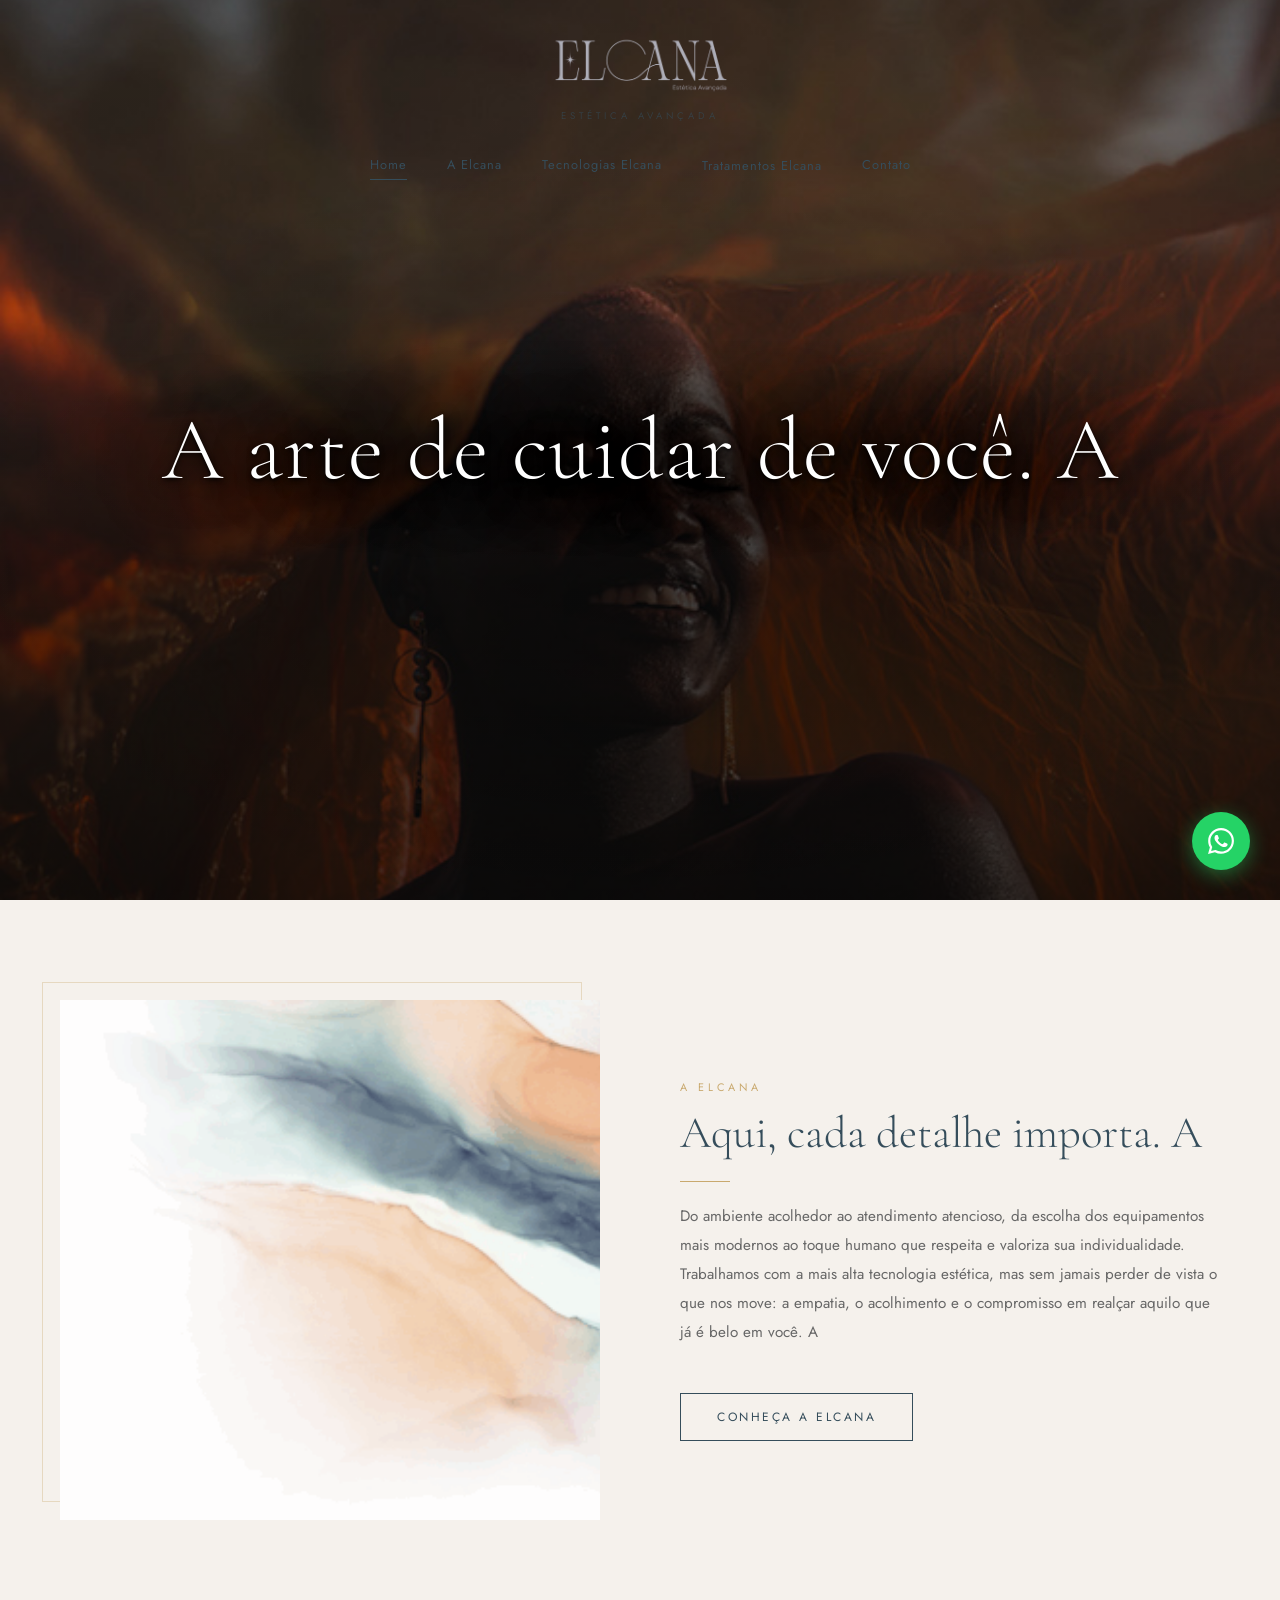
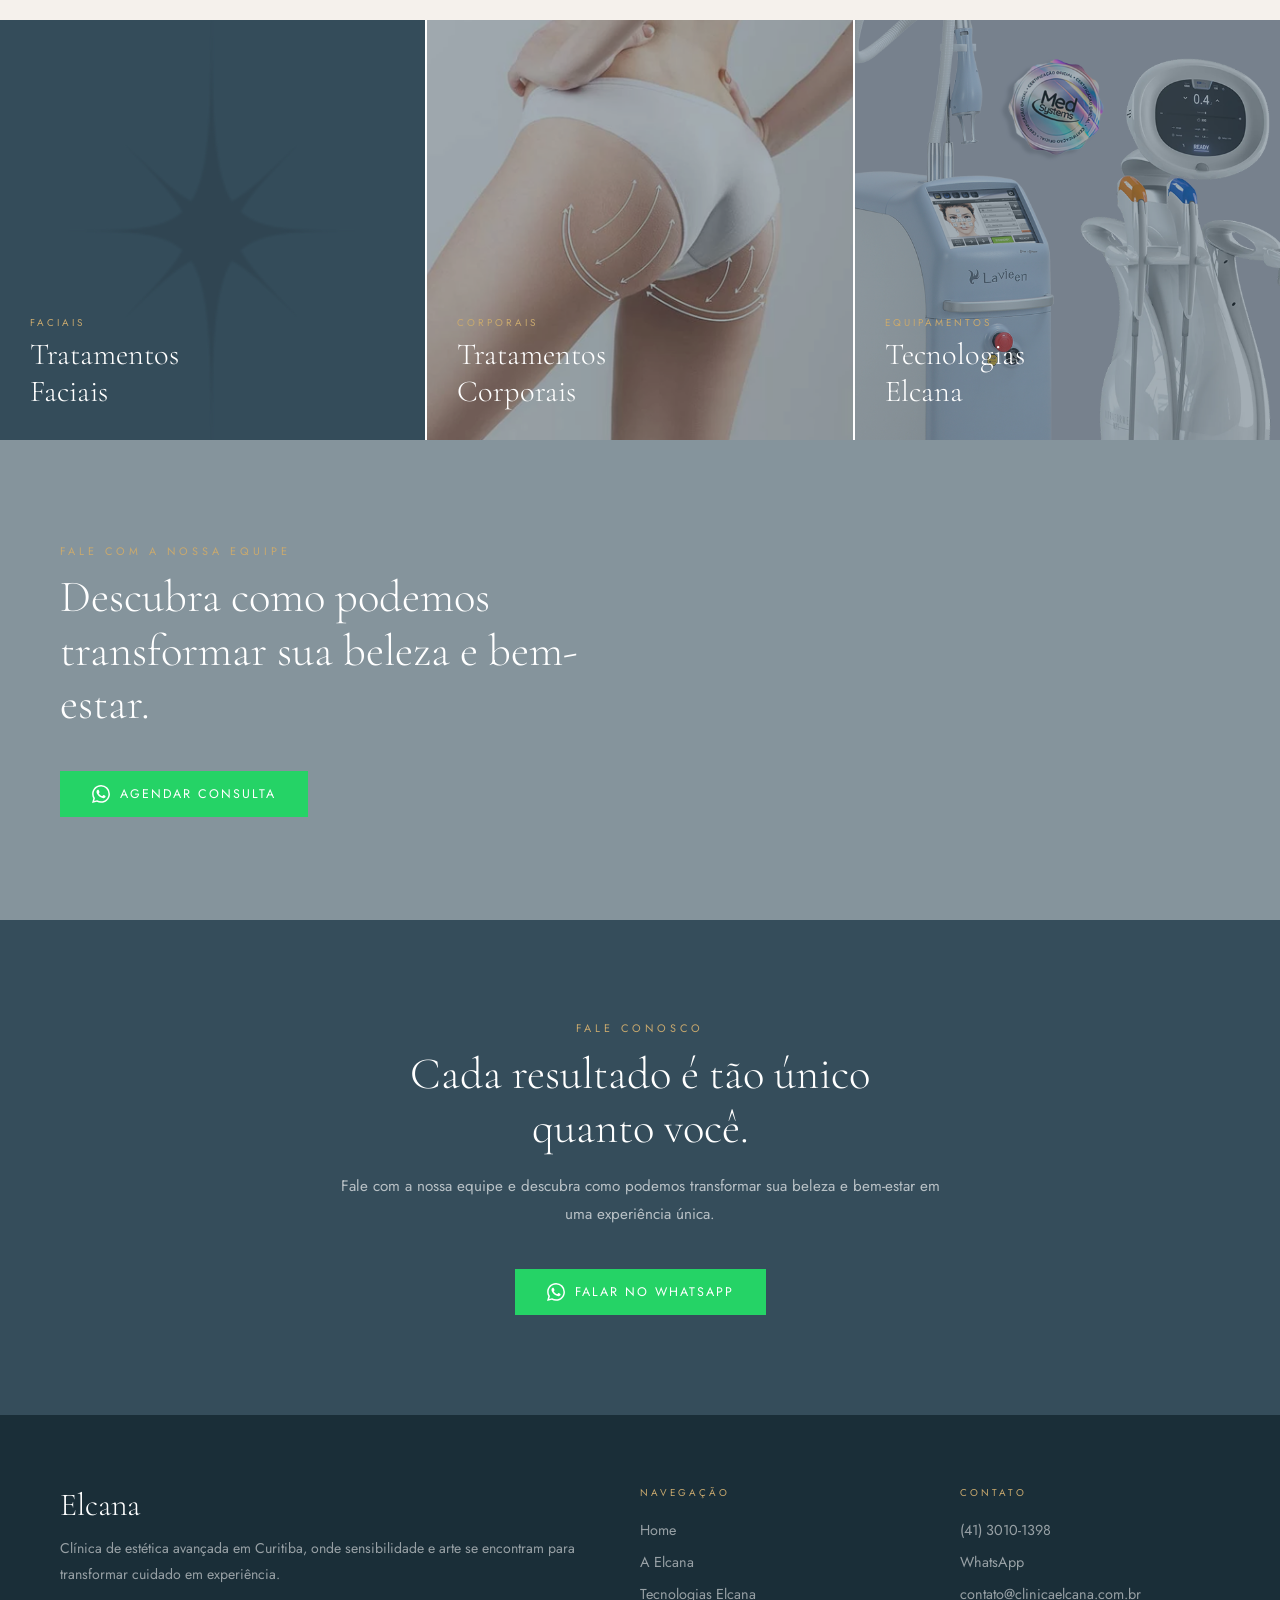
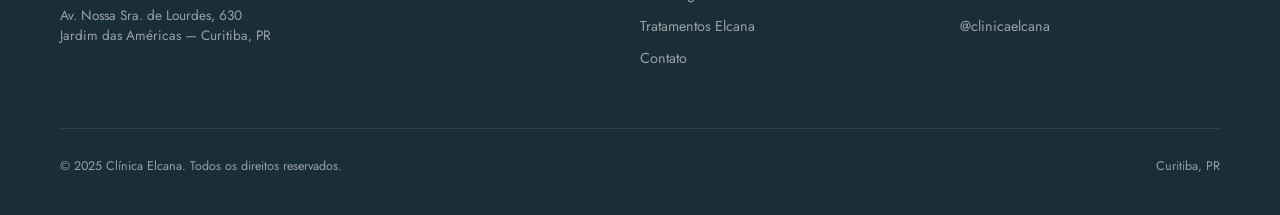
==== index.html @ c401973f "Admin: atualiza "Texto Seção Sobre"" ====
<!DOCTYPE html>
<html lang="pt-BR">
<head>
  <meta charset="UTF-8">
  <meta name="viewport" content="width=device-width, initial-scale=1.0">
  <title>Clínica Elcana — A arte de cuidar de você — Clínica Elcana</title>
  <meta name="description" content="Clínica de estética avançada em Curitiba.">
  <link rel="icon" href="images/Favi_Elcana.png">
  <link rel="stylesheet" href="style.css">
</head>
<body>
<header id="hdr">
  <div class="h-inner">
    <a href="index.html" class="logo">
      <img src="images/Elcana_d9dae7.png" alt="Clínica Elcana" onerror="this.style.display='none'">
      <span class="logo-sub">Estética Avançada</span>
    </a>
    <nav>
      <a href="index.html" class="ativo">Home</a>
      <a href="a-elcana.html" class="">A Elcana</a>
      <a href="tecnologias.html" class="">Tecnologias Elcana</a>
      <div class="dd">
        <a href="tratamentos.html" class="">Tratamentos Elcana</a>
        <div class="dd-menu">
          <p class="dd-div">Faciais</p>
          <a href="tratamentos.html#harmonizacao">Harmonização Facial</a>
          <a href="tratamentos.html#botox">Botox</a>
          <a href="tratamentos.html#bioestimuladores">Bioestimuladores de Colágeno</a>
          <a href="tratamentos.html#acido">Ácido Hialurônico</a>
          <a href="tratamentos.html#lavieen">Lavieen</a>
          <a href="tratamentos.html#ultraformer">Ultraformer MPT</a>
          <p class="dd-div">Corporais</p>
          <a href="tratamentos.html#glutea">Harmonização Glútea</a>
          <a href="tratamentos.html#ultraformer-corpo">Ultraformer MPT (Corpo)</a>
          <a href="tratamentos.html#bio-corpo">Bioestimuladores (Corpo)</a>
          <a href="tratamentos.html#emptiers">Emptiers</a>
        </div>
      </div>
      <a href="contato.html" class="">Contato</a>
    </nav>
    <div class="hbg" onclick="openMenu()"><span></span><span></span><span></span></div>
  </div>
</header>
<div class="mob-nav" id="mobNav">
  <button class="mob-close" onclick="closeMenu()">✕</button>
  <a href="index.html" onclick="closeMenu()">Home</a>
  <a href="a-elcana.html" onclick="closeMenu()">A Elcana</a>
  <a href="tecnologias.html" onclick="closeMenu()">Tecnologias Elcana</a>
  <a href="tratamentos.html" onclick="closeMenu()">Tratamentos Elcana</a>
  <a href="contato.html" onclick="closeMenu()">Contato</a>
</div>

<section class="hero">
  <div class="hero-bg"><img src="images/elcana_textura.png" alt="Clínica Elcana"></div>
  <div class="hero-overlay"></div>
  <div class="hero-txt fi"><h1>A arte de cuidar de você. A</h1></div>
</section>

<section style="padding:100px 60px;background:var(--bege)">
  <div class="g2">
    <div class="col-img fi">
      <img src="images/foto2.png" alt="Clínica Elcana" onerror="this.src='images/Pele_Madura1.jpg'">
    </div>
    <div class="fi">
      <span class="sec-tag">A Elcana</span>
      <h2 class="sec-h2">Aqui, cada detalhe importa. A</h2>
      <div class="linha"></div>
      <p class="sec-p">Do ambiente acolhedor ao atendimento atencioso, da escolha dos equipamentos mais modernos ao toque humano que respeita e valoriza sua individualidade. Trabalhamos com a mais alta tecnologia estética, mas sem jamais perder de vista o que nos move: a empatia, o acolhimento e o compromisso em realçar aquilo que já é belo em você. A</p>
      <br><br>
      <a href="a-elcana.html" class="btn">Conheça a Elcana</a>
    </div>
  </div>
</section>

<div class="cards3">
  <a href="tratamentos.html" class="card3">
    <img src="images/PELE.png" alt="Tratamentos Faciais">
    <div class="card3-info"><span class="card3-tag">Faciais</span><h3 class="card3-h3">Tratamentos<br>Faciais</h3></div>
  </a>
  <a href="tratamentos.html#glutea" class="card3">
    <img src="images/GLUTEO.png" alt="Tratamentos Corporais">
    <div class="card3-info"><span class="card3-tag">Corporais</span><h3 class="card3-h3">Tratamentos<br>Corporais</h3></div>
  </a>
  <a href="tecnologias.html" class="card3">
    <img src="images/Equipamentos.png" alt="Tecnologias">
    <div class="card3-info"><span class="card3-tag">Equipamentos</span><h3 class="card3-h3">Tecnologias<br>Elcana</h3></div>
  </a>
</div>

<div class="parallax">
  <div class="parallax-bg" style="background-image:url('images/elcana_textura2.png')"></div>
  <div class="parallax-ov"></div>
  <div class="parallax-c fi">
    <span class="sec-tag">Fale com a nossa equipe</span>
    <h2 class="sec-h2">Descubra como podemos transformar sua beleza e bem-estar.</h2>
    <br>
    <a href="https://wa.me/5541999538779" class="btnwa" target="_blank"><svg viewBox="0 0 24 24" fill="currentColor" width="18" height="18"><path d="M17.472 14.382c-.297-.149-1.758-.867-2.03-.967-.273-.099-.471-.148-.67.15-.197.297-.767.966-.94 1.164-.173.199-.347.223-.644.075-.297-.15-1.255-.463-2.39-1.475-.883-.788-1.48-1.761-1.653-2.059-.173-.297-.018-.458.13-.606.134-.133.298-.347.446-.52.149-.174.198-.298.298-.497.099-.198.05-.371-.025-.52-.075-.149-.669-1.612-.916-2.207-.242-.579-.487-.5-.669-.51-.173-.008-.371-.01-.57-.01-.198 0-.52.074-.792.372-.272.297-1.04 1.016-1.04 2.479 0 1.462 1.065 2.875 1.213 3.074.149.198 2.096 3.2 5.077 4.487.709.306 1.262.489 1.694.625.712.227 1.36.195 1.871.118.571-.085 1.758-.719 2.006-1.413.248-.694.248-1.289.173-1.413-.074-.124-.272-.198-.57-.347m-5.421 7.403h-.004a9.87 9.87 0 01-5.031-1.378l-.361-.214-3.741.982.998-3.648-.235-.374a9.86 9.86 0 01-1.51-5.26c.001-5.45 4.436-9.884 9.888-9.884 2.64 0 5.122 1.03 6.988 2.898a9.825 9.825 0 012.893 6.994c-.003 5.45-4.437 9.884-9.885 9.884m8.413-18.297A11.815 11.815 0 0012.05 0C5.495 0 .16 5.335.157 11.892c0 2.096.547 4.142 1.588 5.945L.057 24l6.305-1.654a11.882 11.882 0 005.683 1.448h.005c6.554 0 11.89-5.335 11.893-11.893a11.821 11.821 0 00-3.48-8.413z"/></svg>Agendar Consulta</a>
  </div>
</div>

<section class="cta-sec fi">
  <span class="sec-tag">Fale conosco</span>
  <h2 class="sec-h2" style="color:#fff">Cada resultado é tão único<br>quanto você.</h2>
  <p class="sec-p">Fale com a nossa equipe e descubra como podemos transformar sua beleza e bem-estar em uma experiência única.</p>
  <a href="https://wa.me/5541999538779" class="btnwa" target="_blank"><svg viewBox="0 0 24 24" fill="currentColor" width="18" height="18"><path d="M17.472 14.382c-.297-.149-1.758-.867-2.03-.967-.273-.099-.471-.148-.67.15-.197.297-.767.966-.94 1.164-.173.199-.347.223-.644.075-.297-.15-1.255-.463-2.39-1.475-.883-.788-1.48-1.761-1.653-2.059-.173-.297-.018-.458.13-.606.134-.133.298-.347.446-.52.149-.174.198-.298.298-.497.099-.198.05-.371-.025-.52-.075-.149-.669-1.612-.916-2.207-.242-.579-.487-.5-.669-.51-.173-.008-.371-.01-.57-.01-.198 0-.52.074-.792.372-.272.297-1.04 1.016-1.04 2.479 0 1.462 1.065 2.875 1.213 3.074.149.198 2.096 3.2 5.077 4.487.709.306 1.262.489 1.694.625.712.227 1.36.195 1.871.118.571-.085 1.758-.719 2.006-1.413.248-.694.248-1.289.173-1.413-.074-.124-.272-.198-.57-.347m-5.421 7.403h-.004a9.87 9.87 0 01-5.031-1.378l-.361-.214-3.741.982.998-3.648-.235-.374a9.86 9.86 0 01-1.51-5.26c.001-5.45 4.436-9.884 9.888-9.884 2.64 0 5.122 1.03 6.988 2.898a9.825 9.825 0 012.893 6.994c-.003 5.45-4.437 9.884-9.885 9.884m8.413-18.297A11.815 11.815 0 0012.05 0C5.495 0 .16 5.335.157 11.892c0 2.096.547 4.142 1.588 5.945L.057 24l6.305-1.654a11.882 11.882 0 005.683 1.448h.005c6.554 0 11.89-5.335 11.893-11.893a11.821 11.821 0 00-3.48-8.413z"/></svg>Falar no WhatsApp</a>
</section>

<footer>
  <div class="ft-grid">
    <div>
      <div class="ft-logo">Elcana</div>
      <p class="ft-p">Clínica de estética avançada em Curitiba, onde sensibilidade e arte se encontram para transformar cuidado em experiência.</p>
      <p style="font-size:.85rem">Av. Nossa Sra. de Lourdes, 630<br>Jardim das Américas — Curitiba, PR</p>
    </div>
    <div>
      <span class="ft-tag">Navegação</span>
      <ul class="ft-links">
        <li><a href="index.html">Home</a></li>
        <li><a href="a-elcana.html">A Elcana</a></li>
        <li><a href="tecnologias.html">Tecnologias Elcana</a></li>
        <li><a href="tratamentos.html">Tratamentos Elcana</a></li>
        <li><a href="contato.html">Contato</a></li>
      </ul>
    </div>
    <div>
      <span class="ft-tag">Contato</span>
      <ul class="ft-links">
        <li><a href="tel:4130101398">(41) 3010-1398</a></li>
        <li><a href="https://wa.me/5541999538779" target="_blank">WhatsApp</a></li>
        <li><a href="mailto:contato@clinicaelcana.com.br">contato@clinicaelcana.com.br</a></li>
        <li><a href="https://instagram.com/clinicaelcana" target="_blank">@clinicaelcana</a></li>
      </ul>
    </div>
  </div>
  <div class="ft-bot">
    <p>© 2025 Clínica Elcana. Todos os direitos reservados.</p>
    <p>Curitiba, PR</p>
  </div>
</footer>
<a href="https://wa.me/5541999538779" class="wa-float" target="_blank" title="WhatsApp"><svg viewBox="0 0 24 24"><path d="M17.472 14.382c-.297-.149-1.758-.867-2.03-.967-.273-.099-.471-.148-.67.15-.197.297-.767.966-.94 1.164-.173.199-.347.223-.644.075-.297-.15-1.255-.463-2.39-1.475-.883-.788-1.48-1.761-1.653-2.059-.173-.297-.018-.458.13-.606.134-.133.298-.347.446-.52.149-.174.198-.298.298-.497.099-.198.05-.371-.025-.52-.075-.149-.669-1.612-.916-2.207-.242-.579-.487-.5-.669-.51-.173-.008-.371-.01-.57-.01-.198 0-.52.074-.792.372-.272.297-1.04 1.016-1.04 2.479 0 1.462 1.065 2.875 1.213 3.074.149.198 2.096 3.2 5.077 4.487.709.306 1.262.489 1.694.625.712.227 1.36.195 1.871.118.571-.085 1.758-.719 2.006-1.413.248-.694.248-1.289.173-1.413-.074-.124-.272-.198-.57-.347m-5.421 7.403h-.004a9.87 9.87 0 01-5.031-1.378l-.361-.214-3.741.982.998-3.648-.235-.374a9.86 9.86 0 01-1.51-5.26c.001-5.45 4.436-9.884 9.888-9.884 2.64 0 5.122 1.03 6.988 2.898a9.825 9.825 0 012.893 6.994c-.003 5.45-4.437 9.884-9.885 9.884m8.413-18.297A11.815 11.815 0 0012.05 0C5.495 0 .16 5.335.157 11.892c0 2.096.547 4.142 1.588 5.945L.057 24l6.305-1.654a11.882 11.882 0 005.683 1.448h.005c6.554 0 11.89-5.335 11.893-11.893a11.821 11.821 0 00-3.48-8.413z"/></svg></a>
<script src="script.js"></script>
</body>
</html>
---- style.css ----
/* ===== CLÍNICA ELCANA — IDÊNTICO AO ORIGINAL ===== */
@import url('https://fonts.googleapis.com/css2?family=Cormorant+Garamond:ital,wght@0,300;0,400;0,500;1,300;1,400&family=Jost:wght@300;400;500&display=swap');

:root {
  --azul: #354d5b;
  --azul2: #1a2e38;
  --dourado: #c9a96e;
  --bege: #f5f1ec;
  --bege2: #ece7df;
  --texto: #676767;
  --titulo: #354d5b;
  --F: 'Cormorant Garamond', serif;
  --FB: 'Jost', sans-serif;
  --T: all 0.35s ease;
}

*,*::before,*::after{margin:0;padding:0;box-sizing:border-box}
html{scroll-behavior:smooth}
body{font-family:var(--FB);color:var(--texto);background:#fff;overflow-x:hidden}

/* ======= HEADER ======= */
header{
  position:fixed;top:0;left:0;right:0;z-index:1000;
  transition:var(--T);
}
.h-inner{
  display:flex;flex-direction:column;align-items:center;
  padding:30px 60px 0;transition:var(--T);
}
header.scrolled .h-inner{
  flex-direction:row;justify-content:space-between;align-items:center;
  padding:14px 60px;background:rgba(255,255,255,0.97);
  box-shadow:0 2px 30px rgba(53,77,91,.1);
}

/* Logo */
.logo{display:block;text-align:center;margin-bottom:20px;transition:var(--T);text-decoration:none}
header.scrolled .logo{margin-bottom:0}
.logo img{height:68px;width:auto;transition:var(--T)}
header.scrolled .logo img{height:38px}
.logo-sub{
  font-family:var(--FB);font-size:.6rem;letter-spacing:4px;
  text-transform:uppercase;color:var(--azul);display:block;
  margin-top:5px;opacity:.6;transition:var(--T)
}
header.scrolled .logo-sub{display:none}

/* Nav */
nav{display:flex;align-items:center;transition:var(--T)}
nav a{
  font-family:var(--FB);font-size:.8rem;font-weight:400;
  letter-spacing:1px;color:var(--azul);text-decoration:none;
  padding:12px 20px;position:relative;transition:var(--T)
}
nav a::after{
  content:'';position:absolute;bottom:6px;left:20px;
  width:0;height:1px;background:var(--azul);transition:var(--T)
}
nav a:hover::after,nav a.ativo::after{width:calc(100% - 40px)}
nav a:hover{opacity:.65}

/* Dropdown */
.dd{position:relative}
.dd-menu{
  display:none;position:absolute;top:100%;left:50%;
  transform:translateX(-50%);background:#fff;min-width:230px;
  box-shadow:0 12px 40px rgba(53,77,91,.15);padding:8px 0;
  border-top:2px solid var(--dourado)
}
.dd:hover .dd-menu{display:block}
.dd-menu a{
  display:block;padding:9px 20px;color:var(--azul)!important;
  font-size:.78rem;letter-spacing:.5px;white-space:nowrap
}
.dd-menu a::after{display:none!important}
.dd-menu a:hover{background:var(--bege);opacity:1!important}
.dd-div{
  padding:7px 20px 2px;font-size:.6rem;letter-spacing:2px;
  text-transform:uppercase;color:var(--dourado);pointer-events:none
}

/* Hamburger */
.hbg{display:none;flex-direction:column;gap:5px;cursor:pointer;padding:5px}
.hbg span{display:block;width:24px;height:1.5px;background:var(--azul);transition:var(--T)}

/* Mobile nav overlay */
.mob-nav{
  display:none;position:fixed;inset:0;background:#fff;z-index:2000;
  flex-direction:column;align-items:center;justify-content:center;gap:28px
}
.mob-nav.on{display:flex}
.mob-nav a{font-family:var(--F);font-size:2.2rem;color:var(--azul);text-decoration:none;letter-spacing:2px}
.mob-nav a:hover{color:var(--dourado)}
.mob-close{
  position:absolute;top:25px;right:30px;font-size:1.8rem;
  color:var(--azul);cursor:pointer;background:none;border:none
}

/* ======= HERO AQUARELA ======= */
.hero{
  position:relative;height:100vh;min-height:640px;
  display:flex;align-items:center;justify-content:center;overflow:hidden
}
.hero-bg{position:absolute;inset:0;background:#1a2e38}
.hero-bg img{width:100%;height:100%;object-fit:cover;object-position:center}

/* Overlay inteligente: gradiente escuro na parte de baixo onde fica o texto */
/* Garante legibilidade em QUALQUER imagem — clara ou escura */
.hero-overlay{
  position:absolute;inset:0;
  /* Camada 1: vinheta geral */
  background:
    linear-gradient(
      to bottom,
      rgba(0,0,0,0.20) 0%,
      rgba(0,0,0,0.25) 35%,
      rgba(0,0,0,0.60) 65%,
      rgba(0,0,0,0.75) 100%
    );
}
/* Camada extra: mancha central onde o texto fica */
.hero-overlay::after{
  content:'';
  position:absolute;inset:0;
  background:radial-gradient(
    ellipse 80% 60% at 50% 60%,
    rgba(0,0,0,0.40) 0%,
    rgba(0,0,0,0.20) 40%,
    transparent 70%
  );
}

/* Faixa escura centralizada atrás do texto */
.hero-txt{
  position:relative;z-index:2;text-align:center;padding:0 40px;
  /* Backdrop blur leve para separar visualmente o texto do fundo */
}
.hero-txt::before{
  content:'';
  position:absolute;
  top:50%;left:50%;
  transform:translate(-50%,-50%);
  width:110%;height:160%;
  background:radial-gradient(
    ellipse at center,
    rgba(0,0,0,0.45) 0%,
    rgba(0,0,0,0.20) 50%,
    transparent 75%
  );
  z-index:-1;
  pointer-events:none;
}
.hero-txt h1{
  font-family:var(--F);font-size:clamp(3rem,7vw,5.5rem);
  font-weight:300;color:#fff;letter-spacing:1px;line-height:1.1;
  /* Sombra forte em múltiplas direções para funcionar em qualquer fundo */
  text-shadow:
    0 2px 4px rgba(0,0,0,0.9),
    0 4px 16px rgba(0,0,0,0.8),
    0 8px 40px rgba(0,0,0,0.6),
    0 0 80px rgba(0,0,0,0.5);
  /* Padding para que o backdrop radial cubra bem o texto */
  padding:20px 30px;
}

/* ======= SEÇÕES ======= */
section{padding:90px 60px}
.sec-tag{font-size:.68rem;letter-spacing:4px;text-transform:uppercase;color:var(--dourado);display:block;margin-bottom:12px}
.sec-h2{font-family:var(--F);font-size:clamp(2.2rem,3.5vw,3.2rem);font-weight:300;color:var(--titulo);line-height:1.2;margin-bottom:16px}
.sec-p{font-size:.95rem;color:var(--texto);line-height:1.9;max-width:600px}
.linha{width:50px;height:1px;background:var(--dourado);margin:20px 0}

/* Grid 2 colunas */
.g2{display:grid;grid-template-columns:1fr 1fr;gap:80px;align-items:center}
.g2.inv>:first-child{order:2}
.g2.inv>:last-child{order:1}
.col-img{position:relative}
.col-img img{width:100%;height:520px;object-fit:cover;display:block;position:relative;z-index:1}
.col-img::before{
  content:'';position:absolute;top:-18px;left:-18px;
  width:100%;height:100%;border:1px solid rgba(201,169,110,.35);z-index:0
}

/* Parallax strip */
.parallax{position:relative;min-height:480px;display:flex;align-items:center;overflow:hidden}
.parallax-bg{position:absolute;inset:0;background-attachment:fixed;background-size:cover;background-position:center}
.parallax-ov{position:absolute;inset:0;background:rgba(53,77,91,.6)}
.parallax-c{position:relative;z-index:2;padding:80px 60px;max-width:700px;color:#fff}
.parallax-c .sec-h2{color:#fff}
.parallax-c .sec-p{color:rgba(255,255,255,.8);max-width:100%}

/* Cards 3 colunas */
.cards3{display:grid;grid-template-columns:repeat(3,1fr);gap:2px}
.card3{position:relative;overflow:hidden;height:420px;display:block;text-decoration:none;background:var(--azul)}
.card3 img{width:100%;height:100%;object-fit:cover;opacity:.55;transition:transform .6s ease,opacity .4s ease}
.card3:hover img{transform:scale(1.05);opacity:.4}
.card3-info{position:absolute;bottom:30px;left:30px;right:30px;color:#fff}
.card3-tag{font-size:.62rem;letter-spacing:3px;text-transform:uppercase;color:var(--dourado);margin-bottom:7px;display:block}
.card3-h3{font-family:var(--F);font-size:1.9rem;font-weight:300;color:#fff;line-height:1.2}

/* Tecnologia layout */
.tec-bloco{display:grid;grid-template-columns:1fr 1fr;gap:0}
.tec-bloco.inv .tec-img{order:2}
.tec-bloco.inv .tec-txt{order:1}
.tec-img img{width:100%;height:540px;object-fit:cover;display:block}
.tec-txt{padding:70px 60px;display:flex;flex-direction:column;justify-content:center;background:var(--bege)}
.tec-bloco.inv .tec-txt{background:#fff}

/* Tratamento layout */
.trat-bloco{display:grid;grid-template-columns:1fr 1fr;gap:0;border-bottom:1px solid var(--bege2)}
.trat-bloco.inv .trat-img{order:2}
.trat-bloco.inv .trat-txt{order:1}
.trat-img img{width:100%;height:100%;min-height:420px;object-fit:cover;display:block}
.trat-txt{padding:60px 50px;display:flex;flex-direction:column;justify-content:center}
.trat-tag{font-family:var(--F);font-size:1.1rem;font-style:italic;color:var(--dourado);margin-bottom:14px}
.ben-lista{list-style:none;margin:14px 0 26px}
.ben-lista li{font-size:.88rem;color:var(--texto);padding:5px 0 5px 18px;position:relative;line-height:1.5}
.ben-lista li::before{content:'—';position:absolute;left:0;color:var(--dourado);font-size:.8rem}

/* Tabs */
.tabs-nav{display:flex;border-bottom:1px solid var(--bege2)}
.tab-btn{
  padding:16px 35px;background:none;border:none;cursor:pointer;
  font-family:var(--FB);font-size:.78rem;letter-spacing:2px;text-transform:uppercase;
  color:#999;transition:var(--T);border-bottom:2px solid transparent;margin-bottom:-1px
}
.tab-btn.on,.tab-btn:hover{color:var(--azul);border-bottom-color:var(--azul)}
.tab-panel{display:none}
.tab-panel.on{display:block}

/* Hero interno */
.hero-int{
  background:var(--azul);padding:140px 60px 70px;
  position:relative;overflow:hidden;min-height:320px;
}
/* Camada 1: imagem de fundo (textura ou foto) */
.hero-int::before{
  content:'';position:absolute;inset:0;
  background:url('images/elcana_textura.png') center/cover;
  opacity:.25;z-index:0;
}
/* Camada 2: overlay escuro garantindo contraste SEMPRE */
.hero-int::after{
  content:'';position:absolute;inset:0;
  background:linear-gradient(
    135deg,
    rgba(26,46,56,0.85) 0%,
    rgba(26,46,56,0.70) 50%,
    rgba(26,46,56,0.80) 100%
  );
  z-index:1;
}
.hero-int-c{position:relative;z-index:2}
.hero-int-tag{
  font-size:.68rem;letter-spacing:4px;text-transform:uppercase;
  color:var(--dourado);display:block;margin-bottom:10px;
}
.hero-int-h1{
  font-family:var(--F);font-size:clamp(2.5rem,5vw,4rem);
  font-weight:300;color:#fff;
  text-shadow:
    0 2px 4px rgba(0,0,0,0.8),
    0 4px 20px rgba(0,0,0,0.6);
}

/* CTA */
.cta-sec{background:var(--azul);text-align:center;padding:100px 60px}
.cta-sec .sec-h2{color:#fff}
.cta-sec .sec-p{color:rgba(255,255,255,.65);margin:0 auto 40px}

/* Botões */
.btn{
  display:inline-block;padding:14px 36px;border:1px solid var(--azul);
  color:var(--azul);text-decoration:none;font-family:var(--FB);
  font-size:.75rem;letter-spacing:2.5px;text-transform:uppercase;transition:var(--T)
}
.btn:hover{background:var(--azul);color:#fff}
.btn.claro{border-color:rgba(255,255,255,.5);color:#fff}
.btn.claro:hover{background:#fff;color:var(--azul)}
.btnwa{
  display:inline-flex;align-items:center;gap:10px;padding:14px 32px;
  background:#25d366;color:#fff;text-decoration:none;font-family:var(--FB);
  font-size:.78rem;letter-spacing:2px;text-transform:uppercase;transition:var(--T)
}
.btnwa:hover{background:#1fba5a;transform:translateY(-2px)}
.btnwa svg{flex-shrink:0}

/* Contato */
.cnt-grid{display:grid;grid-template-columns:1fr 1fr;gap:80px;align-items:start}
.cnt-item{display:flex;gap:16px;margin-bottom:30px;align-items:flex-start}
.cnt-ico{width:42px;height:42px;background:var(--bege);display:flex;align-items:center;justify-content:center;flex-shrink:0}
.cnt-ico svg{width:18px;height:18px;stroke:var(--dourado);fill:none;stroke-width:1.5}
.cnt-lbl{font-size:.65rem;letter-spacing:2px;text-transform:uppercase;color:var(--dourado);margin-bottom:3px;display:block}
.cnt-val{font-size:.95rem;color:var(--titulo);line-height:1.6}
.cnt-val a{color:inherit;text-decoration:none}
.cnt-val a:hover{color:var(--dourado)}
.mapa{width:100%;height:400px;overflow:hidden}
.mapa iframe{width:100%;height:100%;border:none;filter:grayscale(.2)}

/* Footer */
footer{background:var(--azul2);color:rgba(255,255,255,.55);padding:70px 60px 40px}
.ft-grid{display:grid;grid-template-columns:2fr 1fr 1fr;gap:60px;margin-bottom:50px}
.ft-logo{font-family:var(--F);font-size:2rem;color:#fff;margin-bottom:12px;font-weight:300}
.ft-p{font-size:.88rem;line-height:1.8;margin-bottom:18px}
.ft-tag{font-size:.62rem;letter-spacing:3px;text-transform:uppercase;color:var(--dourado);margin-bottom:18px;display:block}
.ft-links{list-style:none}
.ft-links li{margin-bottom:9px}
.ft-links a{color:rgba(255,255,255,.55);text-decoration:none;font-size:.9rem;transition:var(--T)}
.ft-links a:hover{color:var(--dourado)}
.ft-bot{border-top:1px solid rgba(255,255,255,.08);padding-top:28px;display:flex;justify-content:space-between;font-size:.78rem}

/* WhatsApp float */
.wa-float{
  position:fixed;bottom:30px;right:30px;width:58px;height:58px;
  background:#25d366;border-radius:50%;display:flex;align-items:center;justify-content:center;
  z-index:999;box-shadow:0 5px 20px rgba(37,211,102,.45);transition:var(--T);text-decoration:none
}
.wa-float:hover{transform:scale(1.1)}
.wa-float svg{width:26px;height:26px;fill:#fff}

/* Animations */
.fi{opacity:0;transform:translateY(28px);transition:opacity .7s ease,transform .7s ease}
.fi.on{opacity:1;transform:translateY(0)}

/* ===== RESPONSIVO ===== */
@media(max-width:900px){
  .h-inner{flex-direction:row!important;justify-content:space-between;align-items:center;padding:14px 20px!important;background:rgba(255,255,255,.97)!important;box-shadow:0 2px 20px rgba(53,77,91,.1)!important}
  nav{display:none}
  .hbg{display:flex}
  .logo{margin-bottom:0!important}
  .logo img{height:34px!important}
  .logo-sub{display:none!important}
  section{padding:60px 20px}
  .g2{grid-template-columns:1fr;gap:35px}
  .g2.inv>:first-child{order:1!important}
  .g2.inv>:last-child{order:2!important}
  .col-img img{height:280px}
  .cards3{grid-template-columns:1fr}
  .card3{height:300px}
  .tec-bloco{grid-template-columns:1fr}
  .tec-bloco.inv .tec-img{order:1!important}
  .tec-bloco.inv .tec-txt{order:2!important}
  .tec-img img{height:260px}
  .tec-txt{padding:40px 20px}
  .trat-bloco{grid-template-columns:1fr}
  .trat-bloco.inv .trat-img{order:1!important}
  .trat-bloco.inv .trat-txt{order:2!important}
  .trat-img img{min-height:250px!important}
  .trat-txt{padding:40px 20px}
  .cnt-grid{grid-template-columns:1fr;gap:40px}
  .ft-grid{grid-template-columns:1fr;gap:25px}
  .ft-bot{flex-direction:column;gap:8px;text-align:center}
  .hero-int{padding:110px 20px 50px}
  .parallax-c{padding:60px 20px}
  .tabs-nav{overflow-x:auto}
  .tab-btn{padding:14px 20px;white-space:nowrap}
  .cta-sec{padding:70px 20px}
}
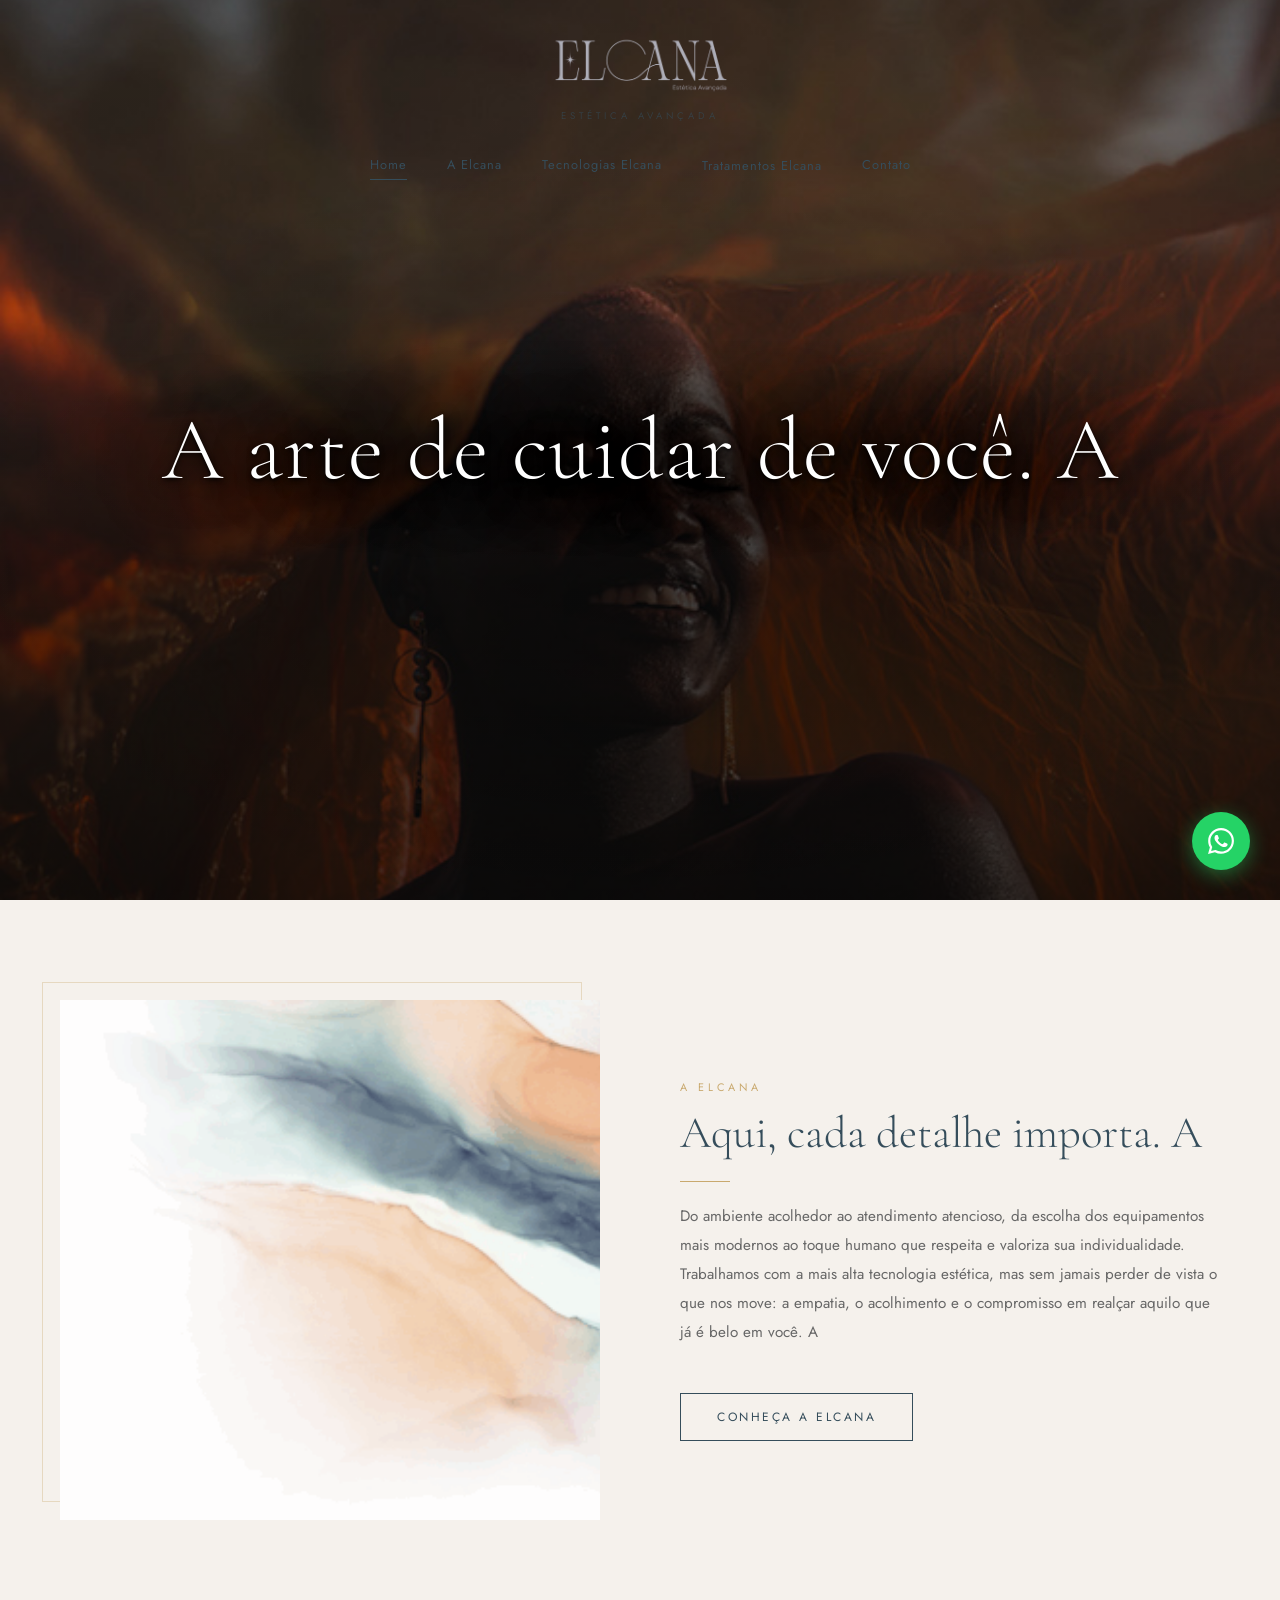
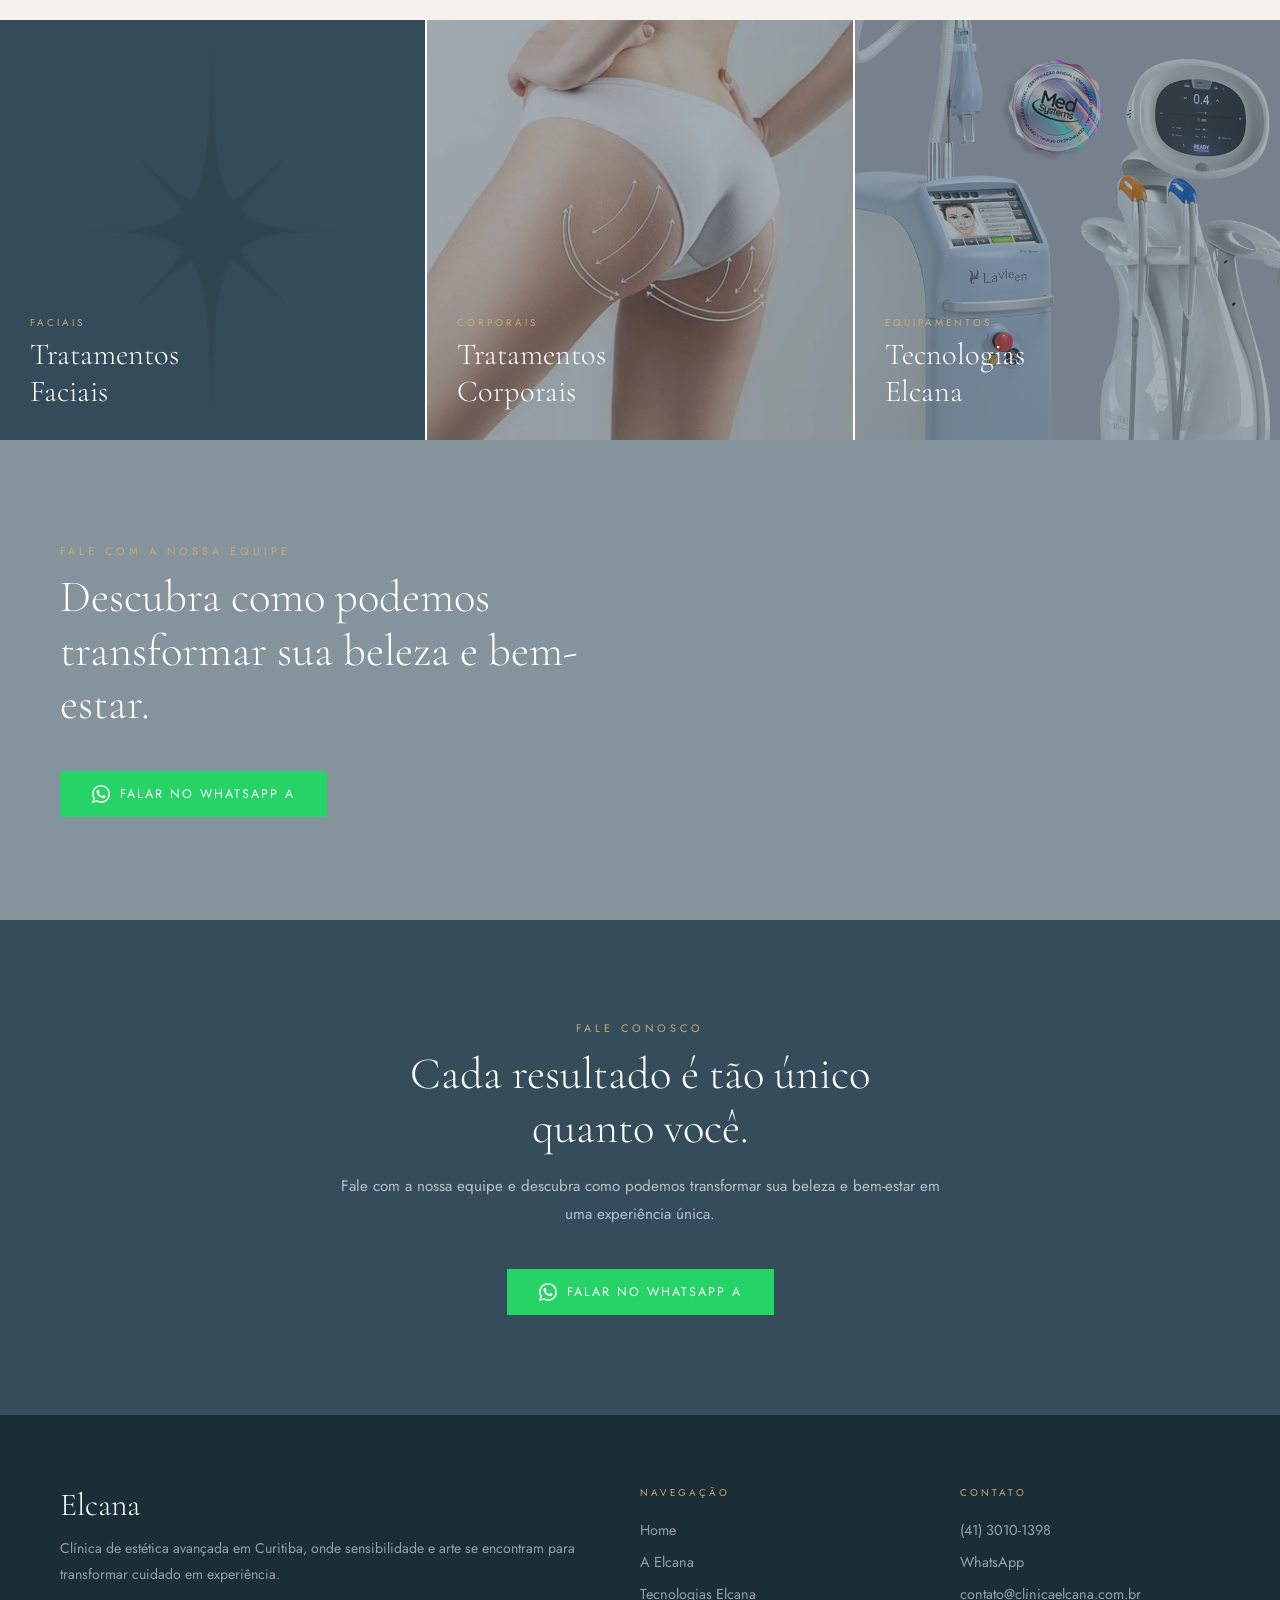
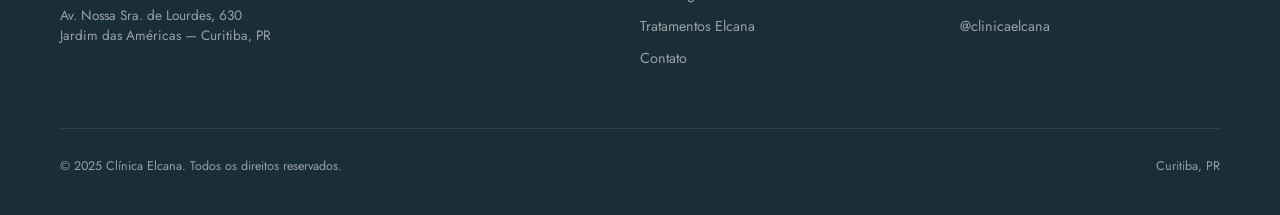
==== commit bdafe9e6: "Admin: atualiza "Texto Botão WhatsApp"" ====
--- a/index.html
+++ b/index.html
@@ -94,7 +94,7 @@
     <span class="sec-tag">Fale com a nossa equipe</span>
     <h2 class="sec-h2">Descubra como podemos transformar sua beleza e bem-estar.</h2>
     <br>
-    <a href="https://wa.me/5541999538779" class="btnwa" target="_blank"><svg viewBox="0 0 24 24" fill="currentColor" width="18" height="18"><path d="M17.472 14.382c-.297-.149-1.758-.867-2.03-.967-.273-.099-.471-.148-.67.15-.197.297-.767.966-.94 1.164-.173.199-.347.223-.644.075-.297-.15-1.255-.463-2.39-1.475-.883-.788-1.48-1.761-1.653-2.059-.173-.297-.018-.458.13-.606.134-.133.298-.347.446-.52.149-.174.198-.298.298-.497.099-.198.05-.371-.025-.52-.075-.149-.669-1.612-.916-2.207-.242-.579-.487-.5-.669-.51-.173-.008-.371-.01-.57-.01-.198 0-.52.074-.792.372-.272.297-1.04 1.016-1.04 2.479 0 1.462 1.065 2.875 1.213 3.074.149.198 2.096 3.2 5.077 4.487.709.306 1.262.489 1.694.625.712.227 1.36.195 1.871.118.571-.085 1.758-.719 2.006-1.413.248-.694.248-1.289.173-1.413-.074-.124-.272-.198-.57-.347m-5.421 7.403h-.004a9.87 9.87 0 01-5.031-1.378l-.361-.214-3.741.982.998-3.648-.235-.374a9.86 9.86 0 01-1.51-5.26c.001-5.45 4.436-9.884 9.888-9.884 2.64 0 5.122 1.03 6.988 2.898a9.825 9.825 0 012.893 6.994c-.003 5.45-4.437 9.884-9.885 9.884m8.413-18.297A11.815 11.815 0 0012.05 0C5.495 0 .16 5.335.157 11.892c0 2.096.547 4.142 1.588 5.945L.057 24l6.305-1.654a11.882 11.882 0 005.683 1.448h.005c6.554 0 11.89-5.335 11.893-11.893a11.821 11.821 0 00-3.48-8.413z"/></svg>Agendar Consulta</a>
+    <a href="https://wa.me/5541999538779" class="btnwa" target="_blank"><svg viewBox="0 0 24 24" fill="currentColor" width="18" height="18"><path d="M17.472 14.382c-.297-.149-1.758-.867-2.03-.967-.273-.099-.471-.148-.67.15-.197.297-.767.966-.94 1.164-.173.199-.347.223-.644.075-.297-.15-1.255-.463-2.39-1.475-.883-.788-1.48-1.761-1.653-2.059-.173-.297-.018-.458.13-.606.134-.133.298-.347.446-.52.149-.174.198-.298.298-.497.099-.198.05-.371-.025-.52-.075-.149-.669-1.612-.916-2.207-.242-.579-.487-.5-.669-.51-.173-.008-.371-.01-.57-.01-.198 0-.52.074-.792.372-.272.297-1.04 1.016-1.04 2.479 0 1.462 1.065 2.875 1.213 3.074.149.198 2.096 3.2 5.077 4.487.709.306 1.262.489 1.694.625.712.227 1.36.195 1.871.118.571-.085 1.758-.719 2.006-1.413.248-.694.248-1.289.173-1.413-.074-.124-.272-.198-.57-.347m-5.421 7.403h-.004a9.87 9.87 0 01-5.031-1.378l-.361-.214-3.741.982.998-3.648-.235-.374a9.86 9.86 0 01-1.51-5.26c.001-5.45 4.436-9.884 9.888-9.884 2.64 0 5.122 1.03 6.988 2.898a9.825 9.825 0 012.893 6.994c-.003 5.45-4.437 9.884-9.885 9.884m8.413-18.297A11.815 11.815 0 0012.05 0C5.495 0 .16 5.335.157 11.892c0 2.096.547 4.142 1.588 5.945L.057 24l6.305-1.654a11.882 11.882 0 005.683 1.448h.005c6.554 0 11.89-5.335 11.893-11.893a11.821 11.821 0 00-3.48-8.413z"/></svg>Falar no WhatsApp A</a>
   </div>
 </div>
 
@@ -102,7 +102,7 @@
   <span class="sec-tag">Fale conosco</span>
   <h2 class="sec-h2" style="color:#fff">Cada resultado é tão único<br>quanto você.</h2>
   <p class="sec-p">Fale com a nossa equipe e descubra como podemos transformar sua beleza e bem-estar em uma experiência única.</p>
-  <a href="https://wa.me/5541999538779" class="btnwa" target="_blank"><svg viewBox="0 0 24 24" fill="currentColor" width="18" height="18"><path d="M17.472 14.382c-.297-.149-1.758-.867-2.03-.967-.273-.099-.471-.148-.67.15-.197.297-.767.966-.94 1.164-.173.199-.347.223-.644.075-.297-.15-1.255-.463-2.39-1.475-.883-.788-1.48-1.761-1.653-2.059-.173-.297-.018-.458.13-.606.134-.133.298-.347.446-.52.149-.174.198-.298.298-.497.099-.198.05-.371-.025-.52-.075-.149-.669-1.612-.916-2.207-.242-.579-.487-.5-.669-.51-.173-.008-.371-.01-.57-.01-.198 0-.52.074-.792.372-.272.297-1.04 1.016-1.04 2.479 0 1.462 1.065 2.875 1.213 3.074.149.198 2.096 3.2 5.077 4.487.709.306 1.262.489 1.694.625.712.227 1.36.195 1.871.118.571-.085 1.758-.719 2.006-1.413.248-.694.248-1.289.173-1.413-.074-.124-.272-.198-.57-.347m-5.421 7.403h-.004a9.87 9.87 0 01-5.031-1.378l-.361-.214-3.741.982.998-3.648-.235-.374a9.86 9.86 0 01-1.51-5.26c.001-5.45 4.436-9.884 9.888-9.884 2.64 0 5.122 1.03 6.988 2.898a9.825 9.825 0 012.893 6.994c-.003 5.45-4.437 9.884-9.885 9.884m8.413-18.297A11.815 11.815 0 0012.05 0C5.495 0 .16 5.335.157 11.892c0 2.096.547 4.142 1.588 5.945L.057 24l6.305-1.654a11.882 11.882 0 005.683 1.448h.005c6.554 0 11.89-5.335 11.893-11.893a11.821 11.821 0 00-3.48-8.413z"/></svg>Falar no WhatsApp</a>
+  <a href="https://wa.me/5541999538779" class="btnwa" target="_blank"><svg viewBox="0 0 24 24" fill="currentColor" width="18" height="18"><path d="M17.472 14.382c-.297-.149-1.758-.867-2.03-.967-.273-.099-.471-.148-.67.15-.197.297-.767.966-.94 1.164-.173.199-.347.223-.644.075-.297-.15-1.255-.463-2.39-1.475-.883-.788-1.48-1.761-1.653-2.059-.173-.297-.018-.458.13-.606.134-.133.298-.347.446-.52.149-.174.198-.298.298-.497.099-.198.05-.371-.025-.52-.075-.149-.669-1.612-.916-2.207-.242-.579-.487-.5-.669-.51-.173-.008-.371-.01-.57-.01-.198 0-.52.074-.792.372-.272.297-1.04 1.016-1.04 2.479 0 1.462 1.065 2.875 1.213 3.074.149.198 2.096 3.2 5.077 4.487.709.306 1.262.489 1.694.625.712.227 1.36.195 1.871.118.571-.085 1.758-.719 2.006-1.413.248-.694.248-1.289.173-1.413-.074-.124-.272-.198-.57-.347m-5.421 7.403h-.004a9.87 9.87 0 01-5.031-1.378l-.361-.214-3.741.982.998-3.648-.235-.374a9.86 9.86 0 01-1.51-5.26c.001-5.45 4.436-9.884 9.888-9.884 2.64 0 5.122 1.03 6.988 2.898a9.825 9.825 0 012.893 6.994c-.003 5.45-4.437 9.884-9.885 9.884m8.413-18.297A11.815 11.815 0 0012.05 0C5.495 0 .16 5.335.157 11.892c0 2.096.547 4.142 1.588 5.945L.057 24l6.305-1.654a11.882 11.882 0 005.683 1.448h.005c6.554 0 11.89-5.335 11.893-11.893a11.821 11.821 0 00-3.48-8.413z"/></svg>Falar no WhatsApp A</a>
 </section>
 
 <footer>
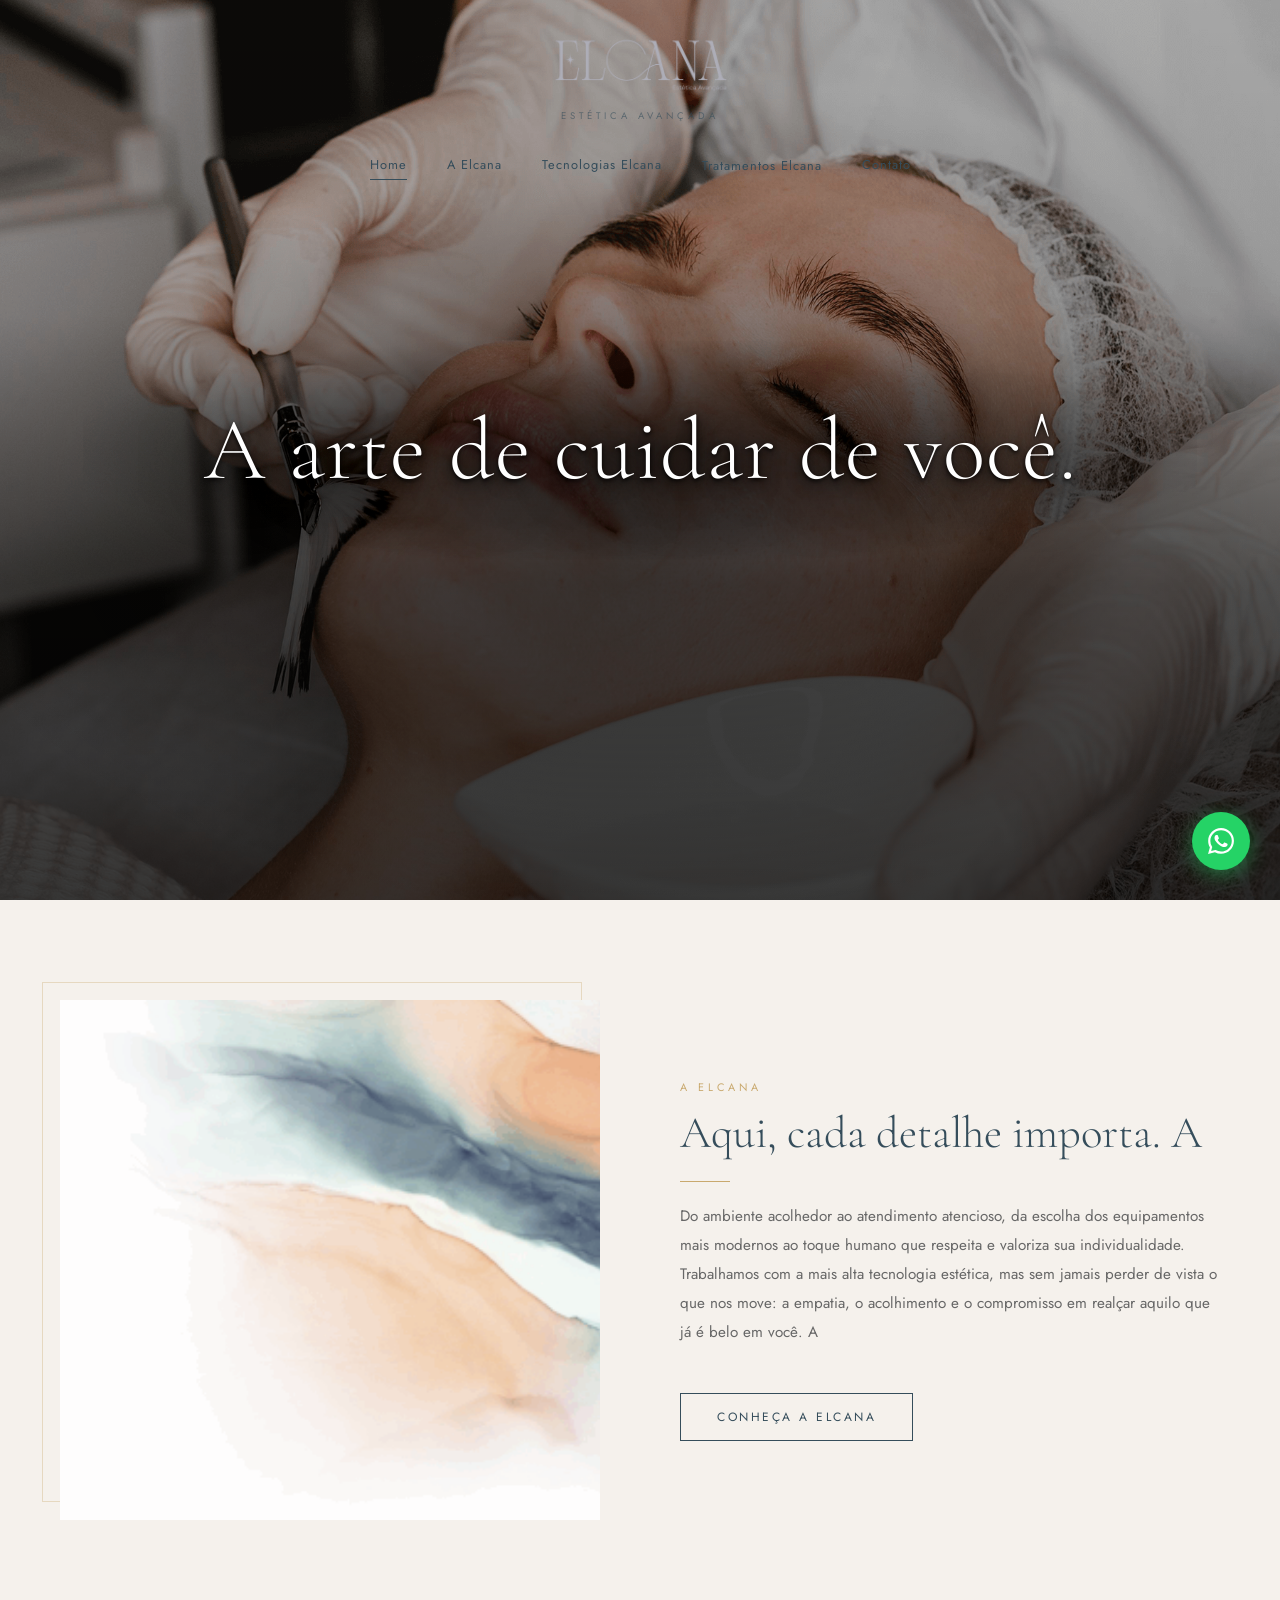
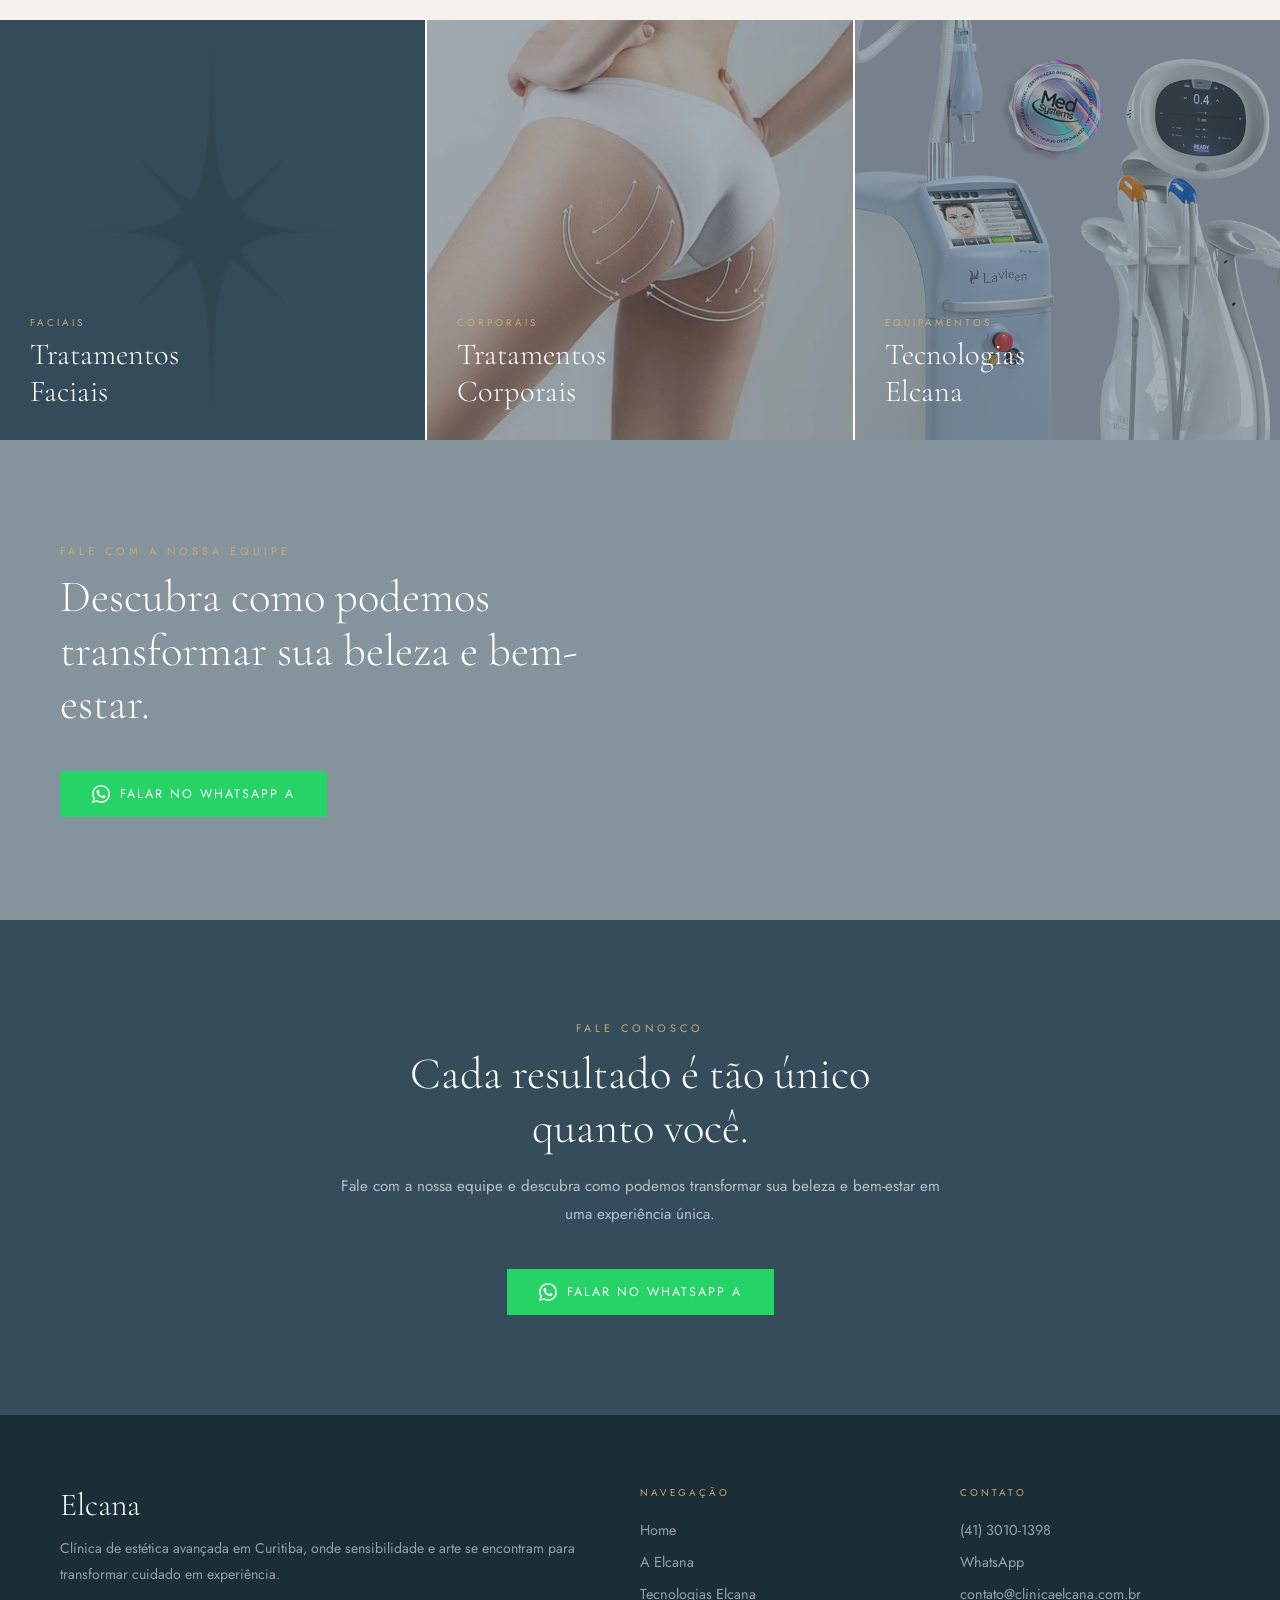
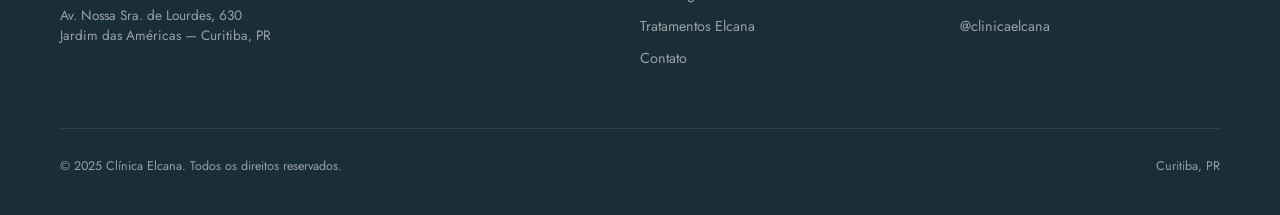
==== commit 145f262a: "Admin: atualiza "Frase do Hero"" ====
--- a/index.html
+++ b/index.html
@@ -53,7 +53,7 @@
 <section class="hero">
   <div class="hero-bg"><img src="images/elcana_textura.png" alt="Clínica Elcana"></div>
   <div class="hero-overlay"></div>
-  <div class="hero-txt fi"><h1>A arte de cuidar de você. A</h1></div>
+  <div class="hero-txt fi"><h1>A arte de cuidar de você.</h1></div>
 </section>
 
 <section style="padding:100px 60px;background:var(--bege)">
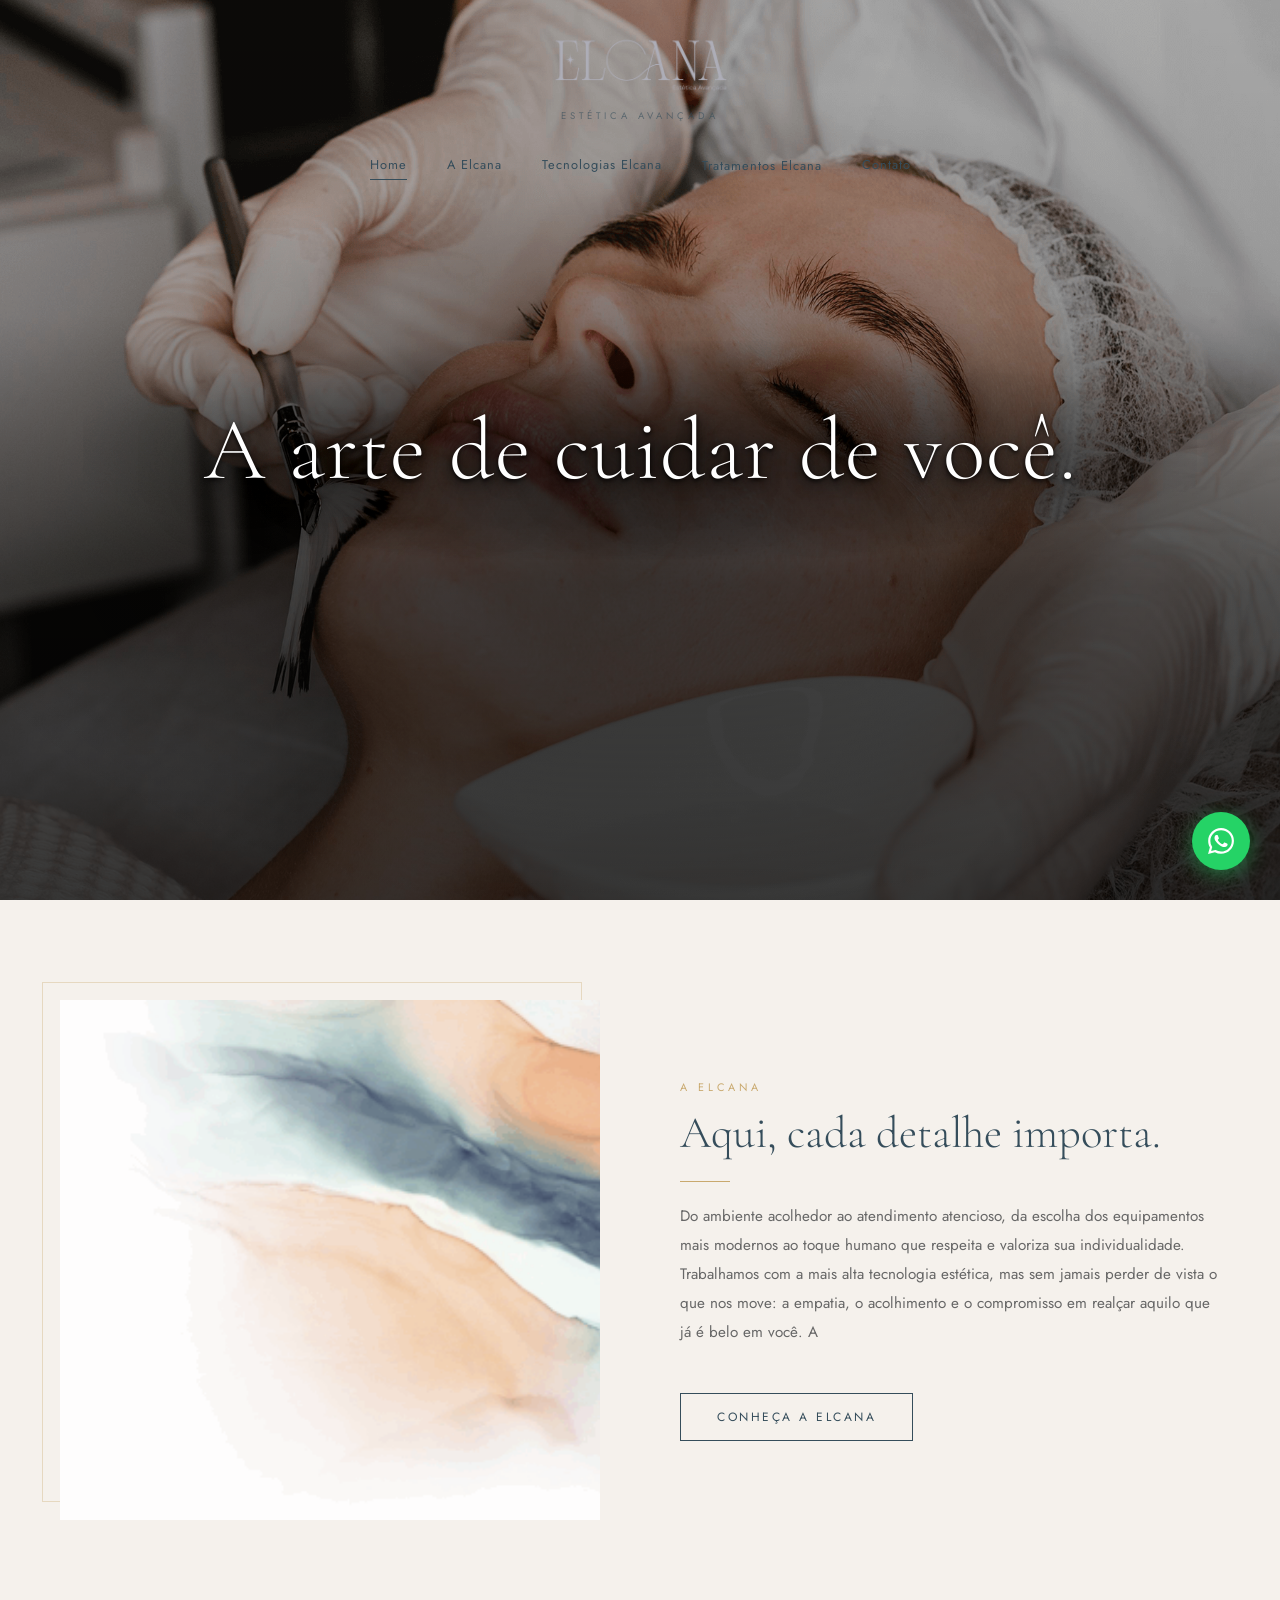
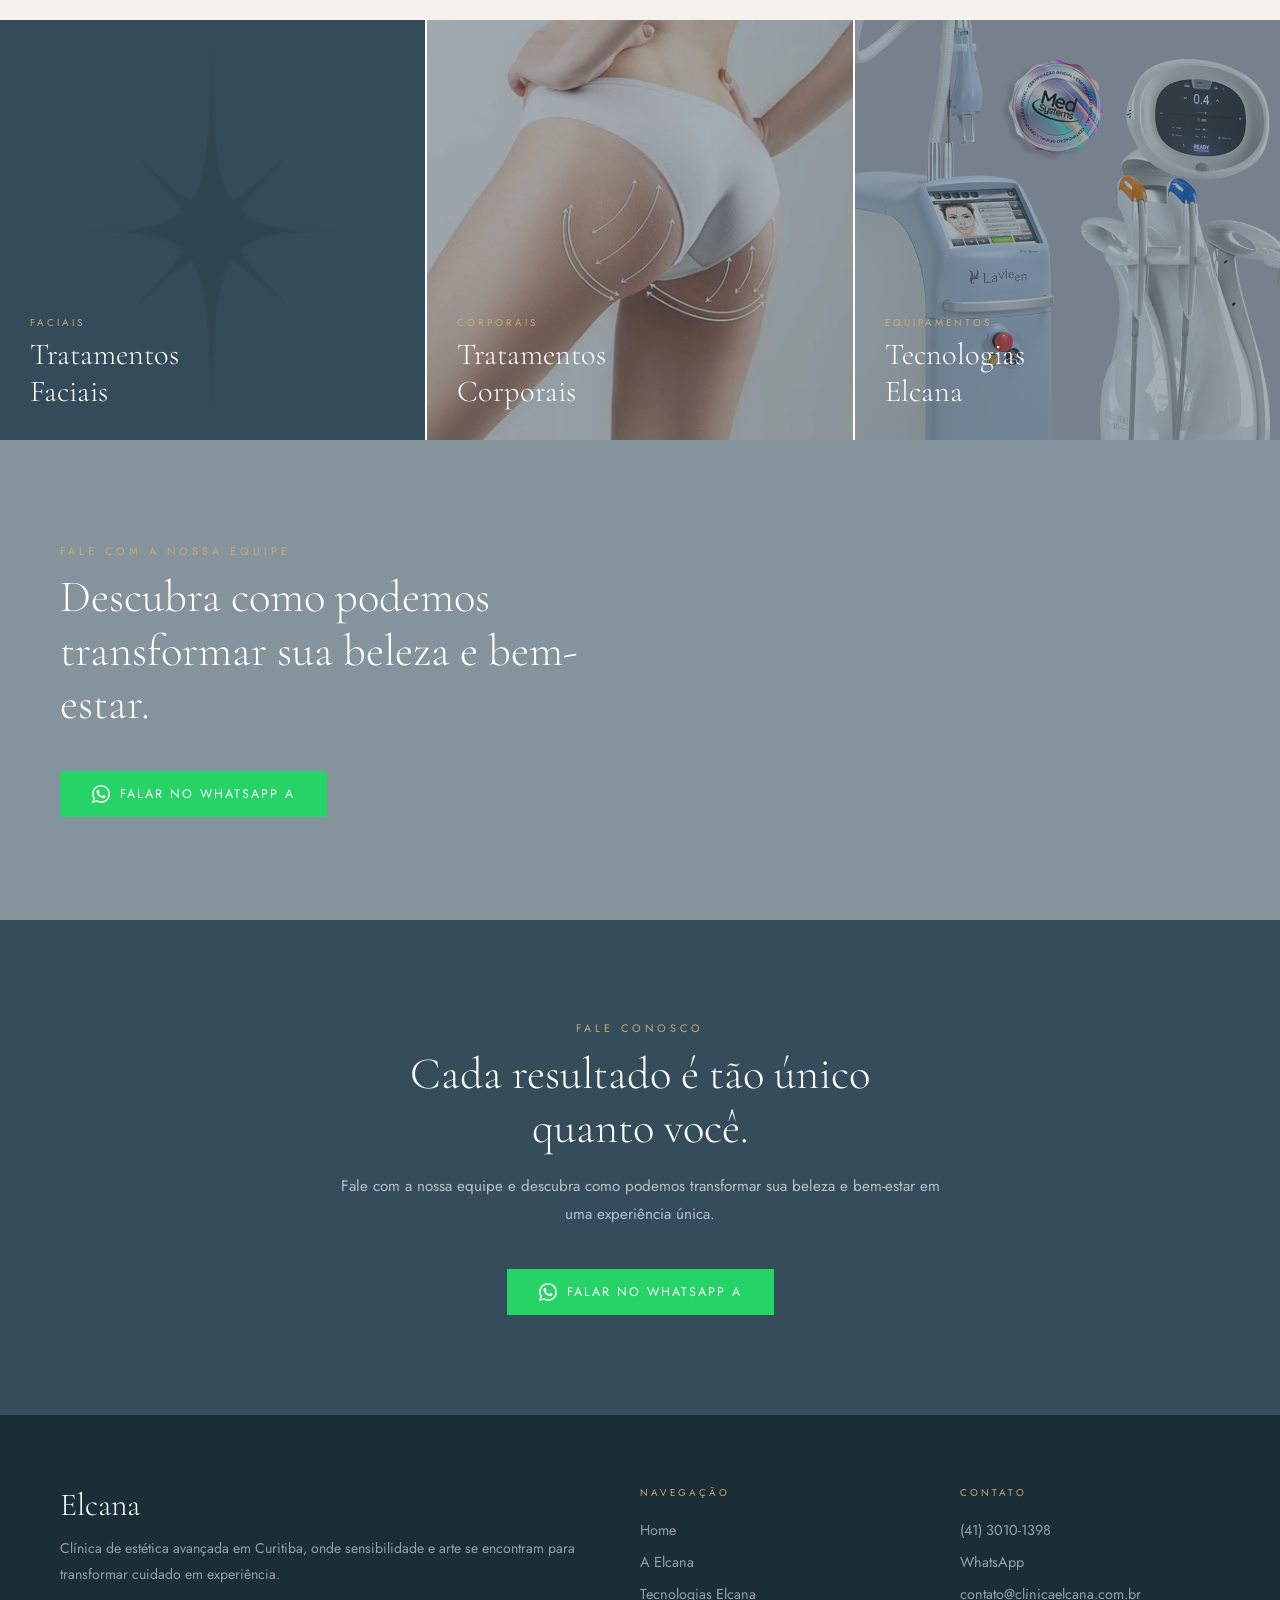
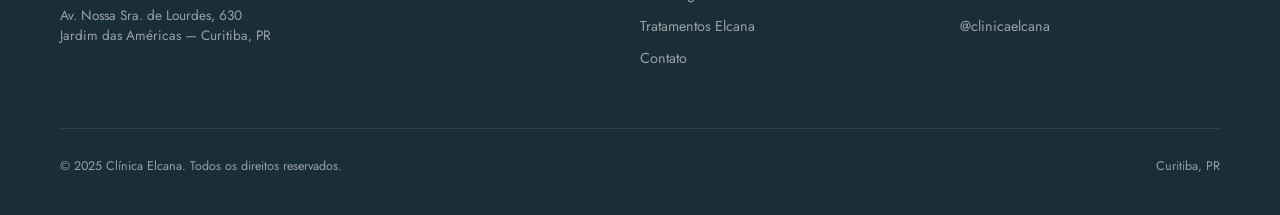
==== commit 7531edb0: "Admin: atualiza "Título Seção Sobre"" ====
--- a/index.html
+++ b/index.html
@@ -63,7 +63,7 @@
     </div>
     <div class="fi">
       <span class="sec-tag">A Elcana</span>
-      <h2 class="sec-h2">Aqui, cada detalhe importa. A</h2>
+      <h2 class="sec-h2">Aqui, cada detalhe importa.</h2>
       <div class="linha"></div>
       <p class="sec-p">Do ambiente acolhedor ao atendimento atencioso, da escolha dos equipamentos mais modernos ao toque humano que respeita e valoriza sua individualidade. Trabalhamos com a mais alta tecnologia estética, mas sem jamais perder de vista o que nos move: a empatia, o acolhimento e o compromisso em realçar aquilo que já é belo em você. A</p>
       <br><br>
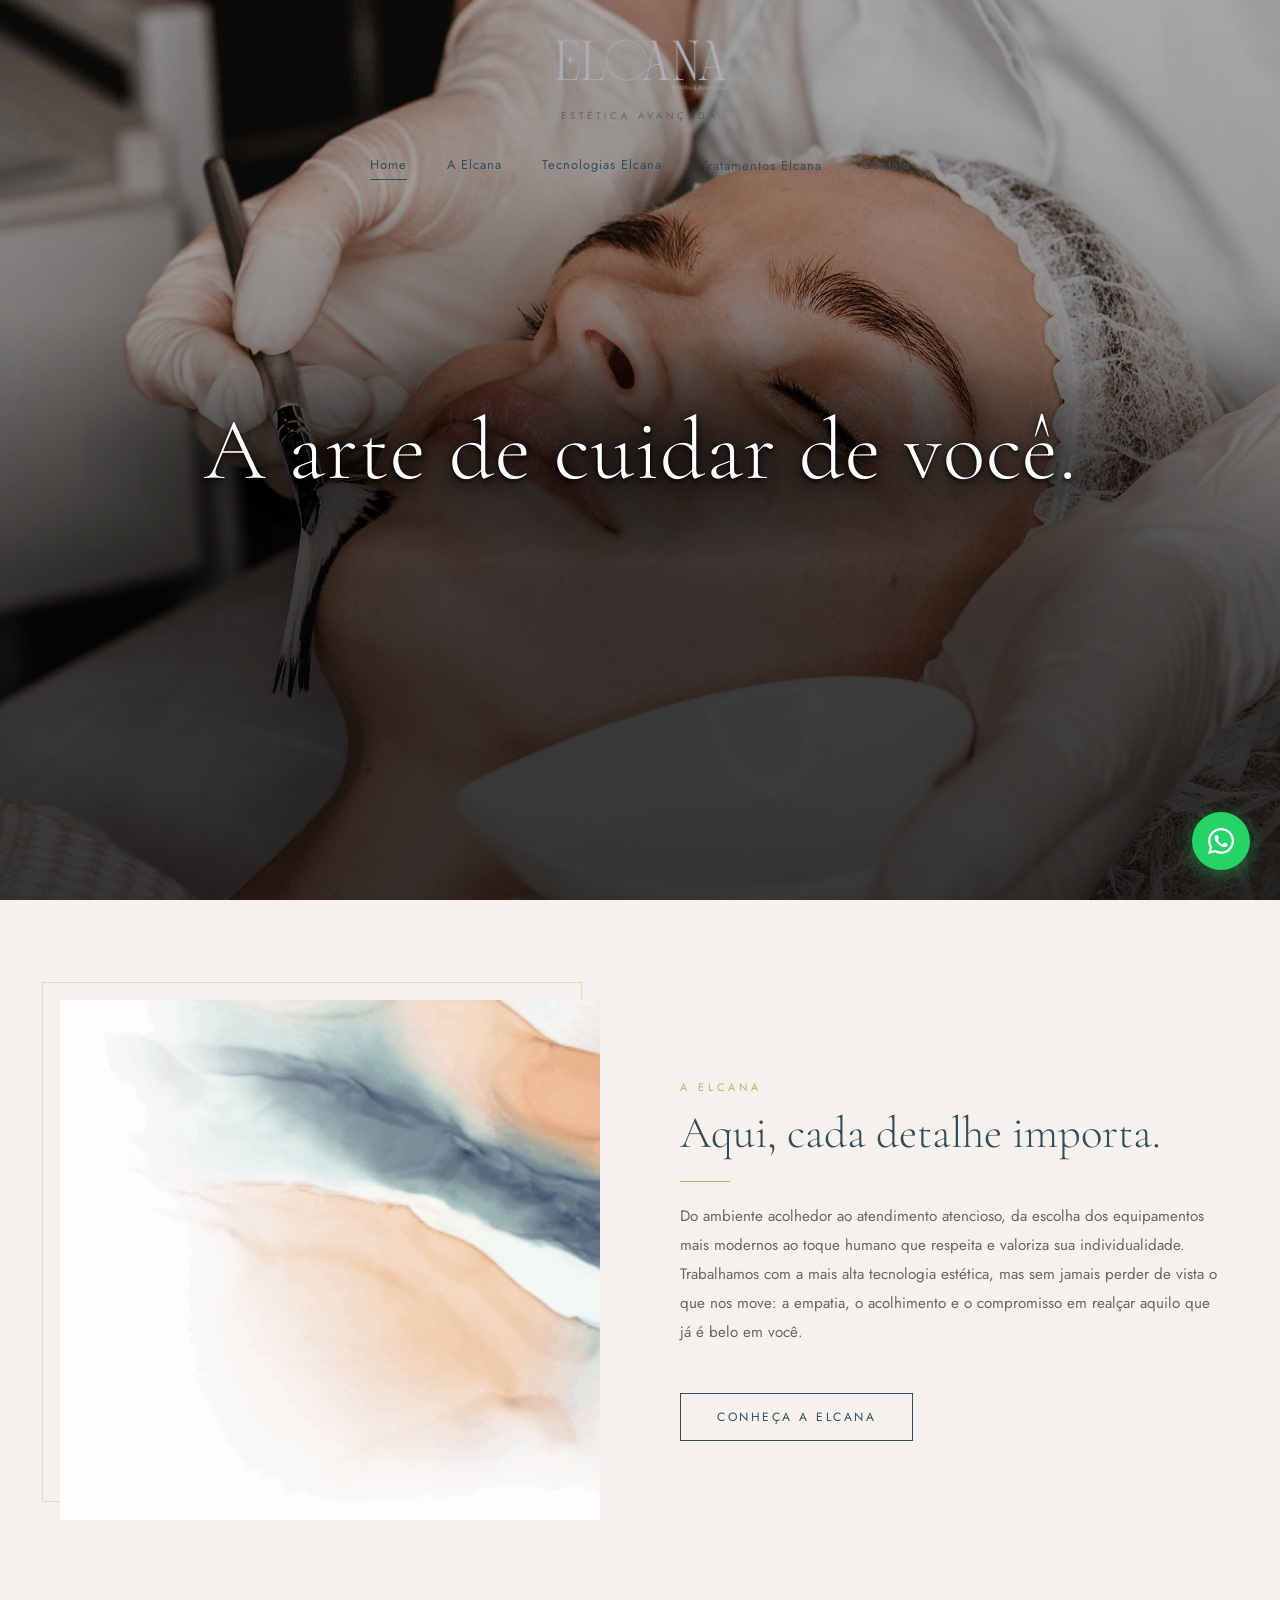
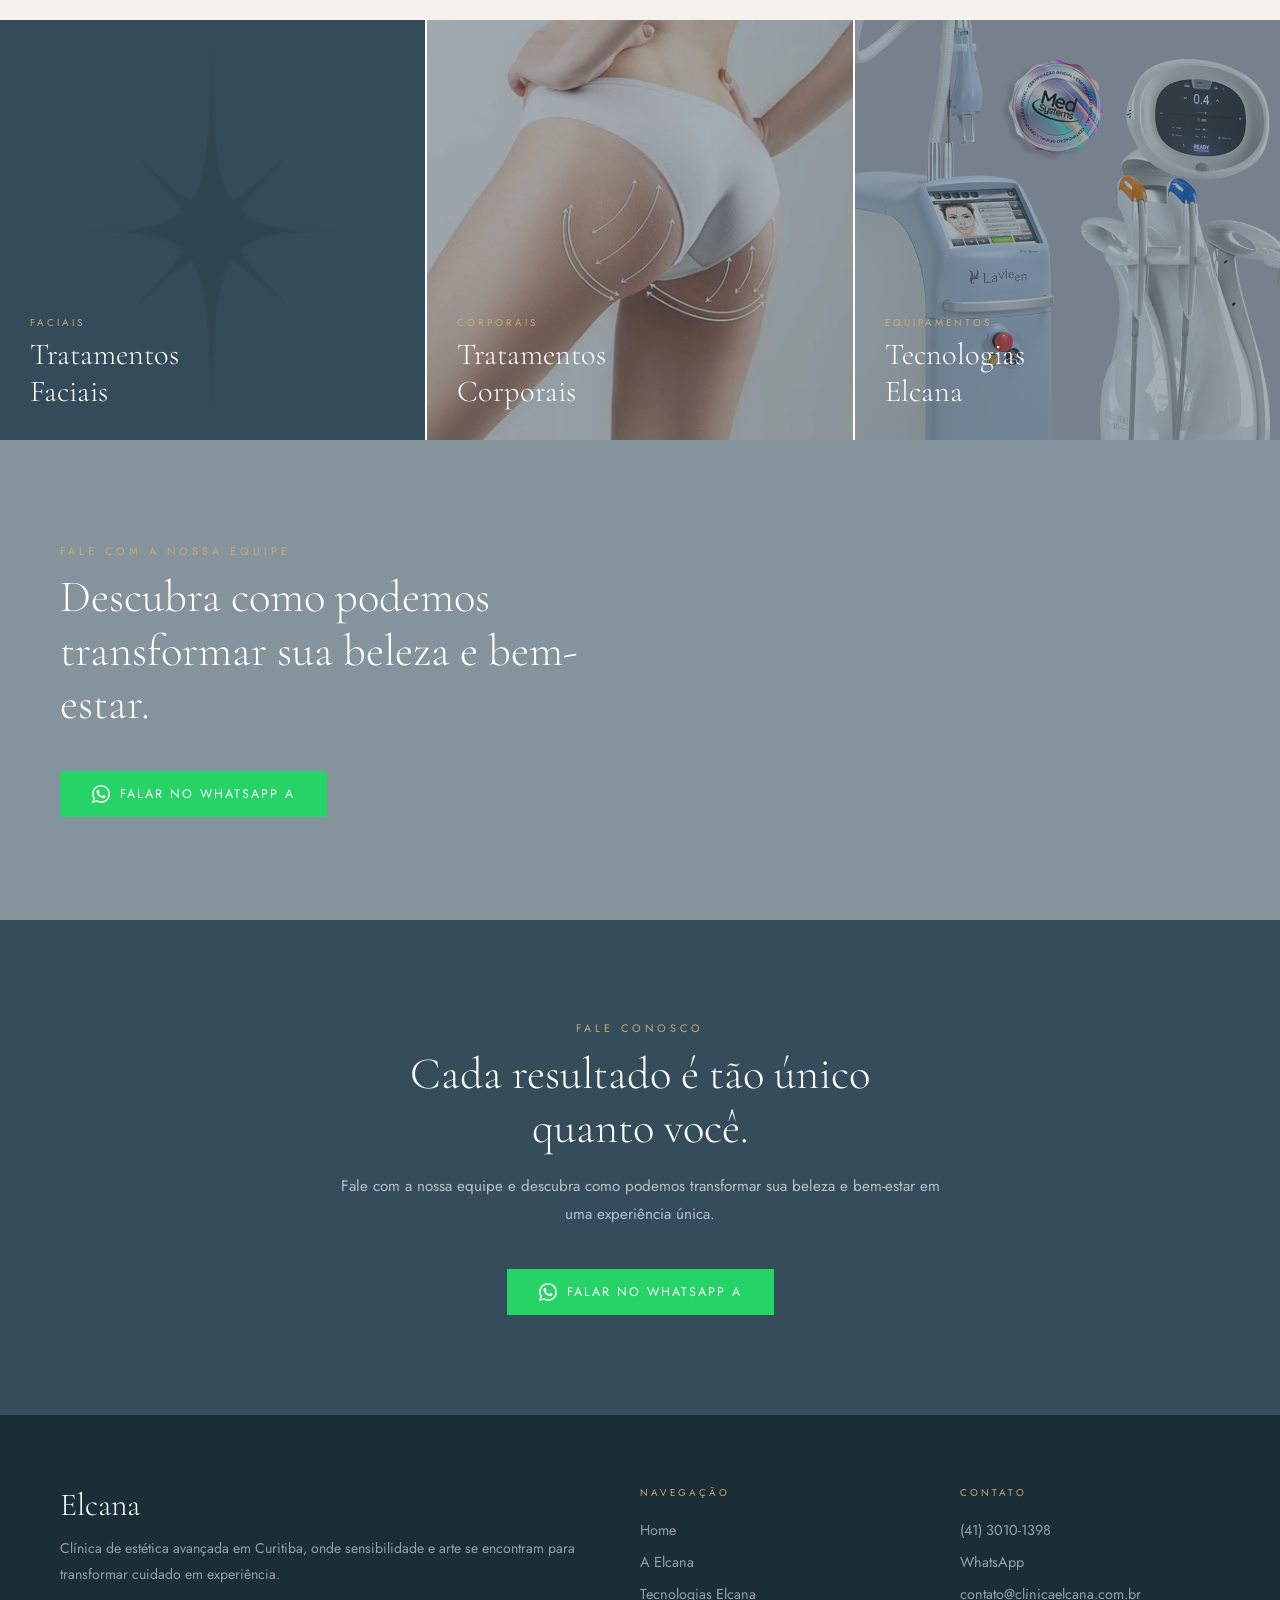
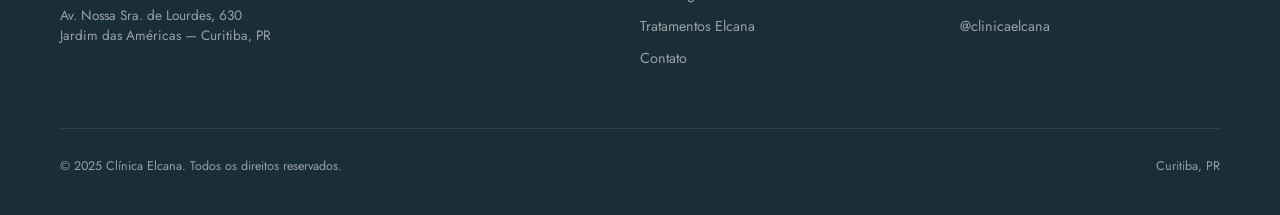
==== commit 044ad312: "Admin: atualiza "Texto Seção Sobre"" ====
--- a/index.html
+++ b/index.html
@@ -65,7 +65,7 @@
       <span class="sec-tag">A Elcana</span>
       <h2 class="sec-h2">Aqui, cada detalhe importa.</h2>
       <div class="linha"></div>
-      <p class="sec-p">Do ambiente acolhedor ao atendimento atencioso, da escolha dos equipamentos mais modernos ao toque humano que respeita e valoriza sua individualidade. Trabalhamos com a mais alta tecnologia estética, mas sem jamais perder de vista o que nos move: a empatia, o acolhimento e o compromisso em realçar aquilo que já é belo em você. A</p>
+      <p class="sec-p">Do ambiente acolhedor ao atendimento atencioso, da escolha dos equipamentos mais modernos ao toque humano que respeita e valoriza sua individualidade. Trabalhamos com a mais alta tecnologia estética, mas sem jamais perder de vista o que nos move: a empatia, o acolhimento e o compromisso em realçar aquilo que já é belo em você.</p>
       <br><br>
       <a href="a-elcana.html" class="btn">Conheça a Elcana</a>
     </div>
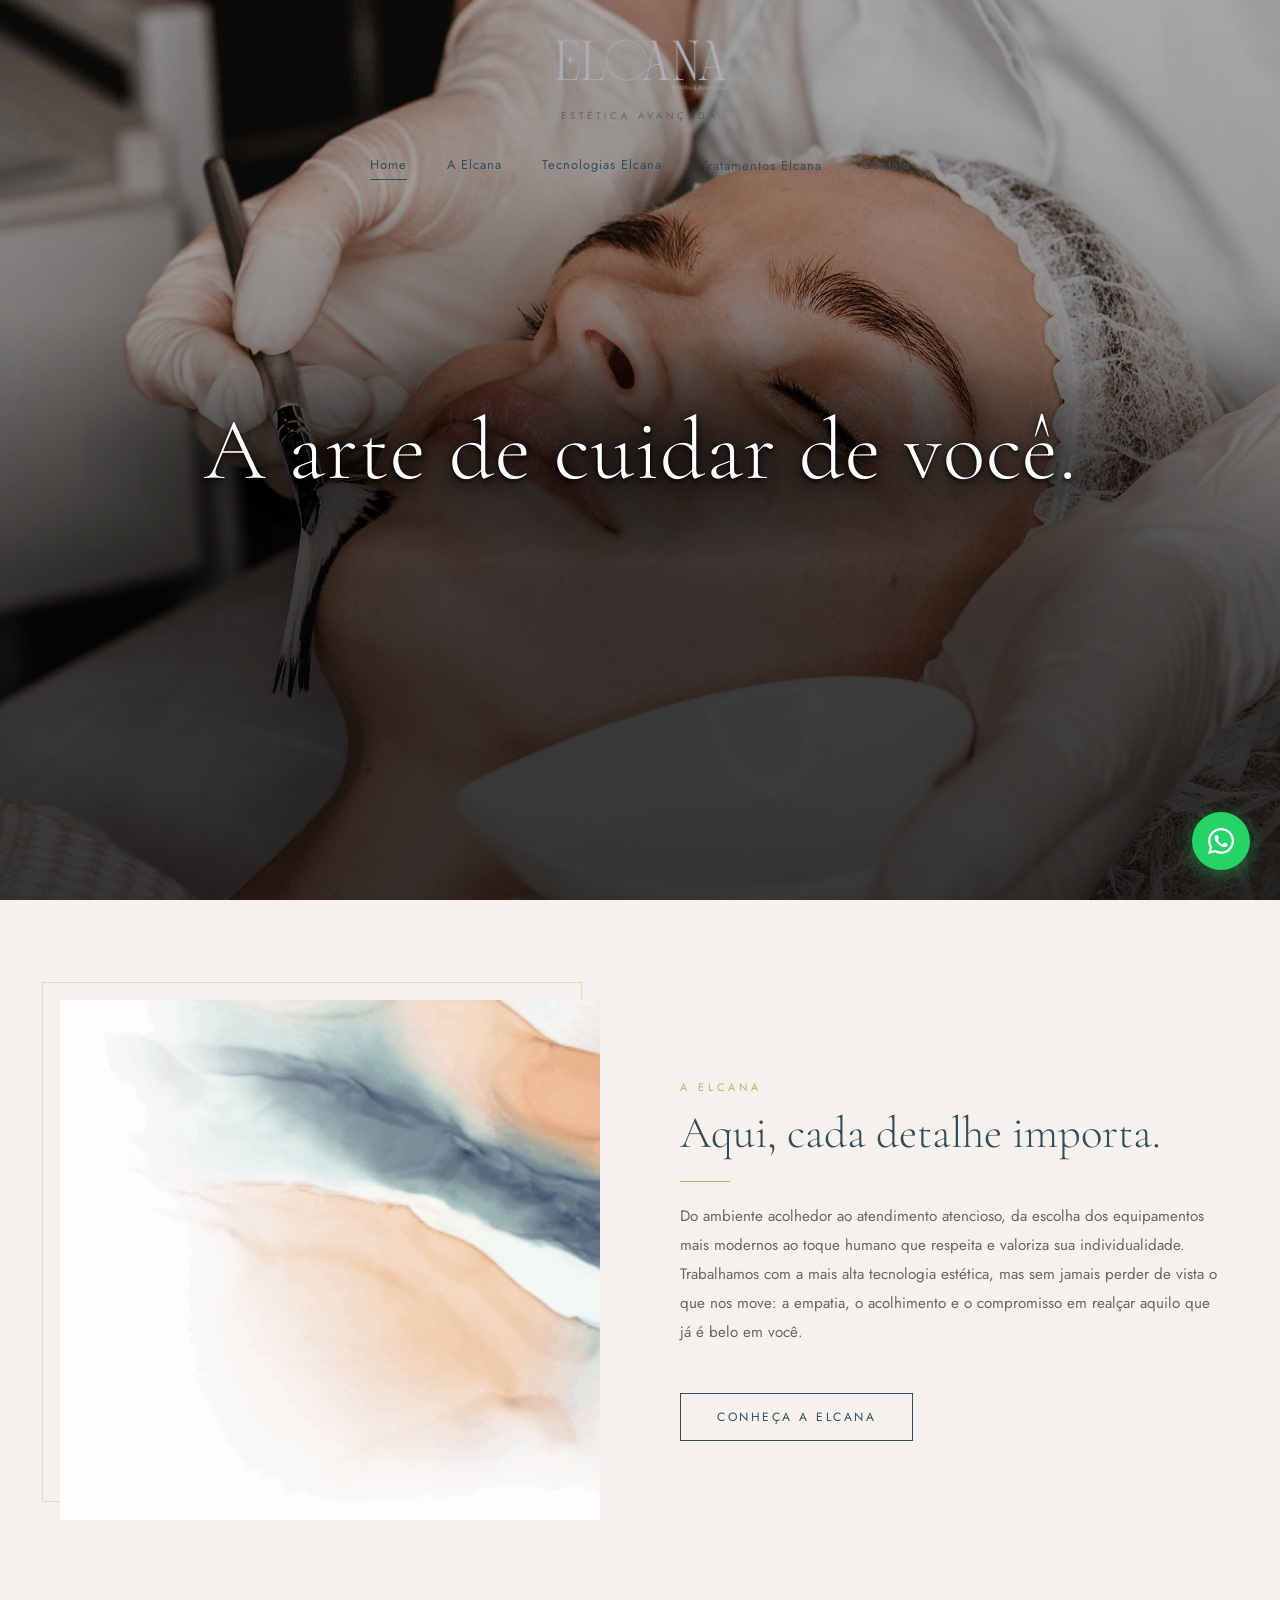
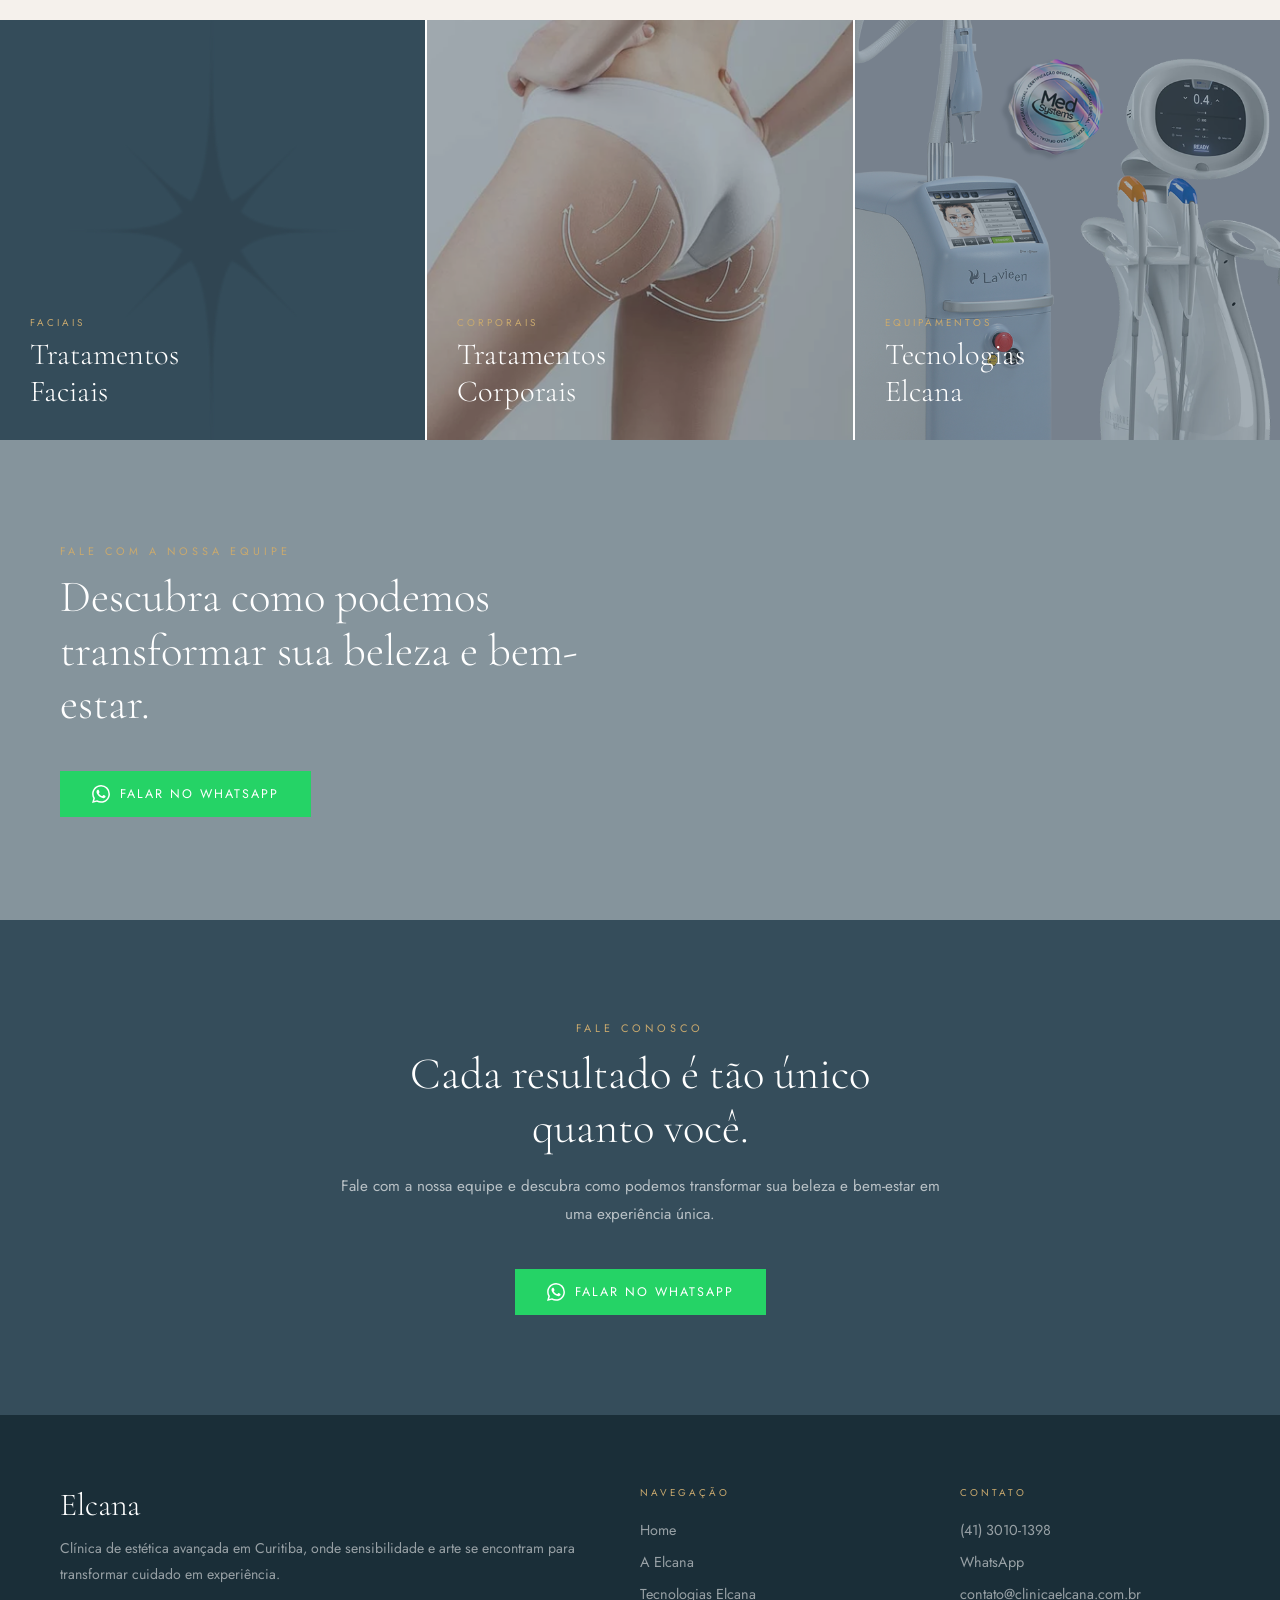
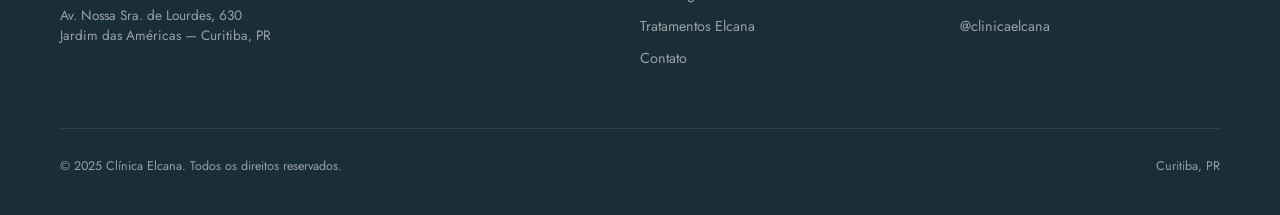
==== commit 30d74ab8: "Admin: atualiza "Texto Botão WhatsApp"" ====
--- a/index.html
+++ b/index.html
@@ -94,7 +94,7 @@
     <span class="sec-tag">Fale com a nossa equipe</span>
     <h2 class="sec-h2">Descubra como podemos transformar sua beleza e bem-estar.</h2>
     <br>
-    <a href="https://wa.me/5541999538779" class="btnwa" target="_blank"><svg viewBox="0 0 24 24" fill="currentColor" width="18" height="18"><path d="M17.472 14.382c-.297-.149-1.758-.867-2.03-.967-.273-.099-.471-.148-.67.15-.197.297-.767.966-.94 1.164-.173.199-.347.223-.644.075-.297-.15-1.255-.463-2.39-1.475-.883-.788-1.48-1.761-1.653-2.059-.173-.297-.018-.458.13-.606.134-.133.298-.347.446-.52.149-.174.198-.298.298-.497.099-.198.05-.371-.025-.52-.075-.149-.669-1.612-.916-2.207-.242-.579-.487-.5-.669-.51-.173-.008-.371-.01-.57-.01-.198 0-.52.074-.792.372-.272.297-1.04 1.016-1.04 2.479 0 1.462 1.065 2.875 1.213 3.074.149.198 2.096 3.2 5.077 4.487.709.306 1.262.489 1.694.625.712.227 1.36.195 1.871.118.571-.085 1.758-.719 2.006-1.413.248-.694.248-1.289.173-1.413-.074-.124-.272-.198-.57-.347m-5.421 7.403h-.004a9.87 9.87 0 01-5.031-1.378l-.361-.214-3.741.982.998-3.648-.235-.374a9.86 9.86 0 01-1.51-5.26c.001-5.45 4.436-9.884 9.888-9.884 2.64 0 5.122 1.03 6.988 2.898a9.825 9.825 0 012.893 6.994c-.003 5.45-4.437 9.884-9.885 9.884m8.413-18.297A11.815 11.815 0 0012.05 0C5.495 0 .16 5.335.157 11.892c0 2.096.547 4.142 1.588 5.945L.057 24l6.305-1.654a11.882 11.882 0 005.683 1.448h.005c6.554 0 11.89-5.335 11.893-11.893a11.821 11.821 0 00-3.48-8.413z"/></svg>Falar no WhatsApp A</a>
+    <a href="https://wa.me/5541999538779" class="btnwa" target="_blank"><svg viewBox="0 0 24 24" fill="currentColor" width="18" height="18"><path d="M17.472 14.382c-.297-.149-1.758-.867-2.03-.967-.273-.099-.471-.148-.67.15-.197.297-.767.966-.94 1.164-.173.199-.347.223-.644.075-.297-.15-1.255-.463-2.39-1.475-.883-.788-1.48-1.761-1.653-2.059-.173-.297-.018-.458.13-.606.134-.133.298-.347.446-.52.149-.174.198-.298.298-.497.099-.198.05-.371-.025-.52-.075-.149-.669-1.612-.916-2.207-.242-.579-.487-.5-.669-.51-.173-.008-.371-.01-.57-.01-.198 0-.52.074-.792.372-.272.297-1.04 1.016-1.04 2.479 0 1.462 1.065 2.875 1.213 3.074.149.198 2.096 3.2 5.077 4.487.709.306 1.262.489 1.694.625.712.227 1.36.195 1.871.118.571-.085 1.758-.719 2.006-1.413.248-.694.248-1.289.173-1.413-.074-.124-.272-.198-.57-.347m-5.421 7.403h-.004a9.87 9.87 0 01-5.031-1.378l-.361-.214-3.741.982.998-3.648-.235-.374a9.86 9.86 0 01-1.51-5.26c.001-5.45 4.436-9.884 9.888-9.884 2.64 0 5.122 1.03 6.988 2.898a9.825 9.825 0 012.893 6.994c-.003 5.45-4.437 9.884-9.885 9.884m8.413-18.297A11.815 11.815 0 0012.05 0C5.495 0 .16 5.335.157 11.892c0 2.096.547 4.142 1.588 5.945L.057 24l6.305-1.654a11.882 11.882 0 005.683 1.448h.005c6.554 0 11.89-5.335 11.893-11.893a11.821 11.821 0 00-3.48-8.413z"/></svg>Falar no WhatsApp</a>
   </div>
 </div>
 
@@ -102,7 +102,7 @@
   <span class="sec-tag">Fale conosco</span>
   <h2 class="sec-h2" style="color:#fff">Cada resultado é tão único<br>quanto você.</h2>
   <p class="sec-p">Fale com a nossa equipe e descubra como podemos transformar sua beleza e bem-estar em uma experiência única.</p>
-  <a href="https://wa.me/5541999538779" class="btnwa" target="_blank"><svg viewBox="0 0 24 24" fill="currentColor" width="18" height="18"><path d="M17.472 14.382c-.297-.149-1.758-.867-2.03-.967-.273-.099-.471-.148-.67.15-.197.297-.767.966-.94 1.164-.173.199-.347.223-.644.075-.297-.15-1.255-.463-2.39-1.475-.883-.788-1.48-1.761-1.653-2.059-.173-.297-.018-.458.13-.606.134-.133.298-.347.446-.52.149-.174.198-.298.298-.497.099-.198.05-.371-.025-.52-.075-.149-.669-1.612-.916-2.207-.242-.579-.487-.5-.669-.51-.173-.008-.371-.01-.57-.01-.198 0-.52.074-.792.372-.272.297-1.04 1.016-1.04 2.479 0 1.462 1.065 2.875 1.213 3.074.149.198 2.096 3.2 5.077 4.487.709.306 1.262.489 1.694.625.712.227 1.36.195 1.871.118.571-.085 1.758-.719 2.006-1.413.248-.694.248-1.289.173-1.413-.074-.124-.272-.198-.57-.347m-5.421 7.403h-.004a9.87 9.87 0 01-5.031-1.378l-.361-.214-3.741.982.998-3.648-.235-.374a9.86 9.86 0 01-1.51-5.26c.001-5.45 4.436-9.884 9.888-9.884 2.64 0 5.122 1.03 6.988 2.898a9.825 9.825 0 012.893 6.994c-.003 5.45-4.437 9.884-9.885 9.884m8.413-18.297A11.815 11.815 0 0012.05 0C5.495 0 .16 5.335.157 11.892c0 2.096.547 4.142 1.588 5.945L.057 24l6.305-1.654a11.882 11.882 0 005.683 1.448h.005c6.554 0 11.89-5.335 11.893-11.893a11.821 11.821 0 00-3.48-8.413z"/></svg>Falar no WhatsApp A</a>
+  <a href="https://wa.me/5541999538779" class="btnwa" target="_blank"><svg viewBox="0 0 24 24" fill="currentColor" width="18" height="18"><path d="M17.472 14.382c-.297-.149-1.758-.867-2.03-.967-.273-.099-.471-.148-.67.15-.197.297-.767.966-.94 1.164-.173.199-.347.223-.644.075-.297-.15-1.255-.463-2.39-1.475-.883-.788-1.48-1.761-1.653-2.059-.173-.297-.018-.458.13-.606.134-.133.298-.347.446-.52.149-.174.198-.298.298-.497.099-.198.05-.371-.025-.52-.075-.149-.669-1.612-.916-2.207-.242-.579-.487-.5-.669-.51-.173-.008-.371-.01-.57-.01-.198 0-.52.074-.792.372-.272.297-1.04 1.016-1.04 2.479 0 1.462 1.065 2.875 1.213 3.074.149.198 2.096 3.2 5.077 4.487.709.306 1.262.489 1.694.625.712.227 1.36.195 1.871.118.571-.085 1.758-.719 2.006-1.413.248-.694.248-1.289.173-1.413-.074-.124-.272-.198-.57-.347m-5.421 7.403h-.004a9.87 9.87 0 01-5.031-1.378l-.361-.214-3.741.982.998-3.648-.235-.374a9.86 9.86 0 01-1.51-5.26c.001-5.45 4.436-9.884 9.888-9.884 2.64 0 5.122 1.03 6.988 2.898a9.825 9.825 0 012.893 6.994c-.003 5.45-4.437 9.884-9.885 9.884m8.413-18.297A11.815 11.815 0 0012.05 0C5.495 0 .16 5.335.157 11.892c0 2.096.547 4.142 1.588 5.945L.057 24l6.305-1.654a11.882 11.882 0 005.683 1.448h.005c6.554 0 11.89-5.335 11.893-11.893a11.821 11.821 0 00-3.48-8.413z"/></svg>Falar no WhatsApp</a>
 </section>
 
 <footer>
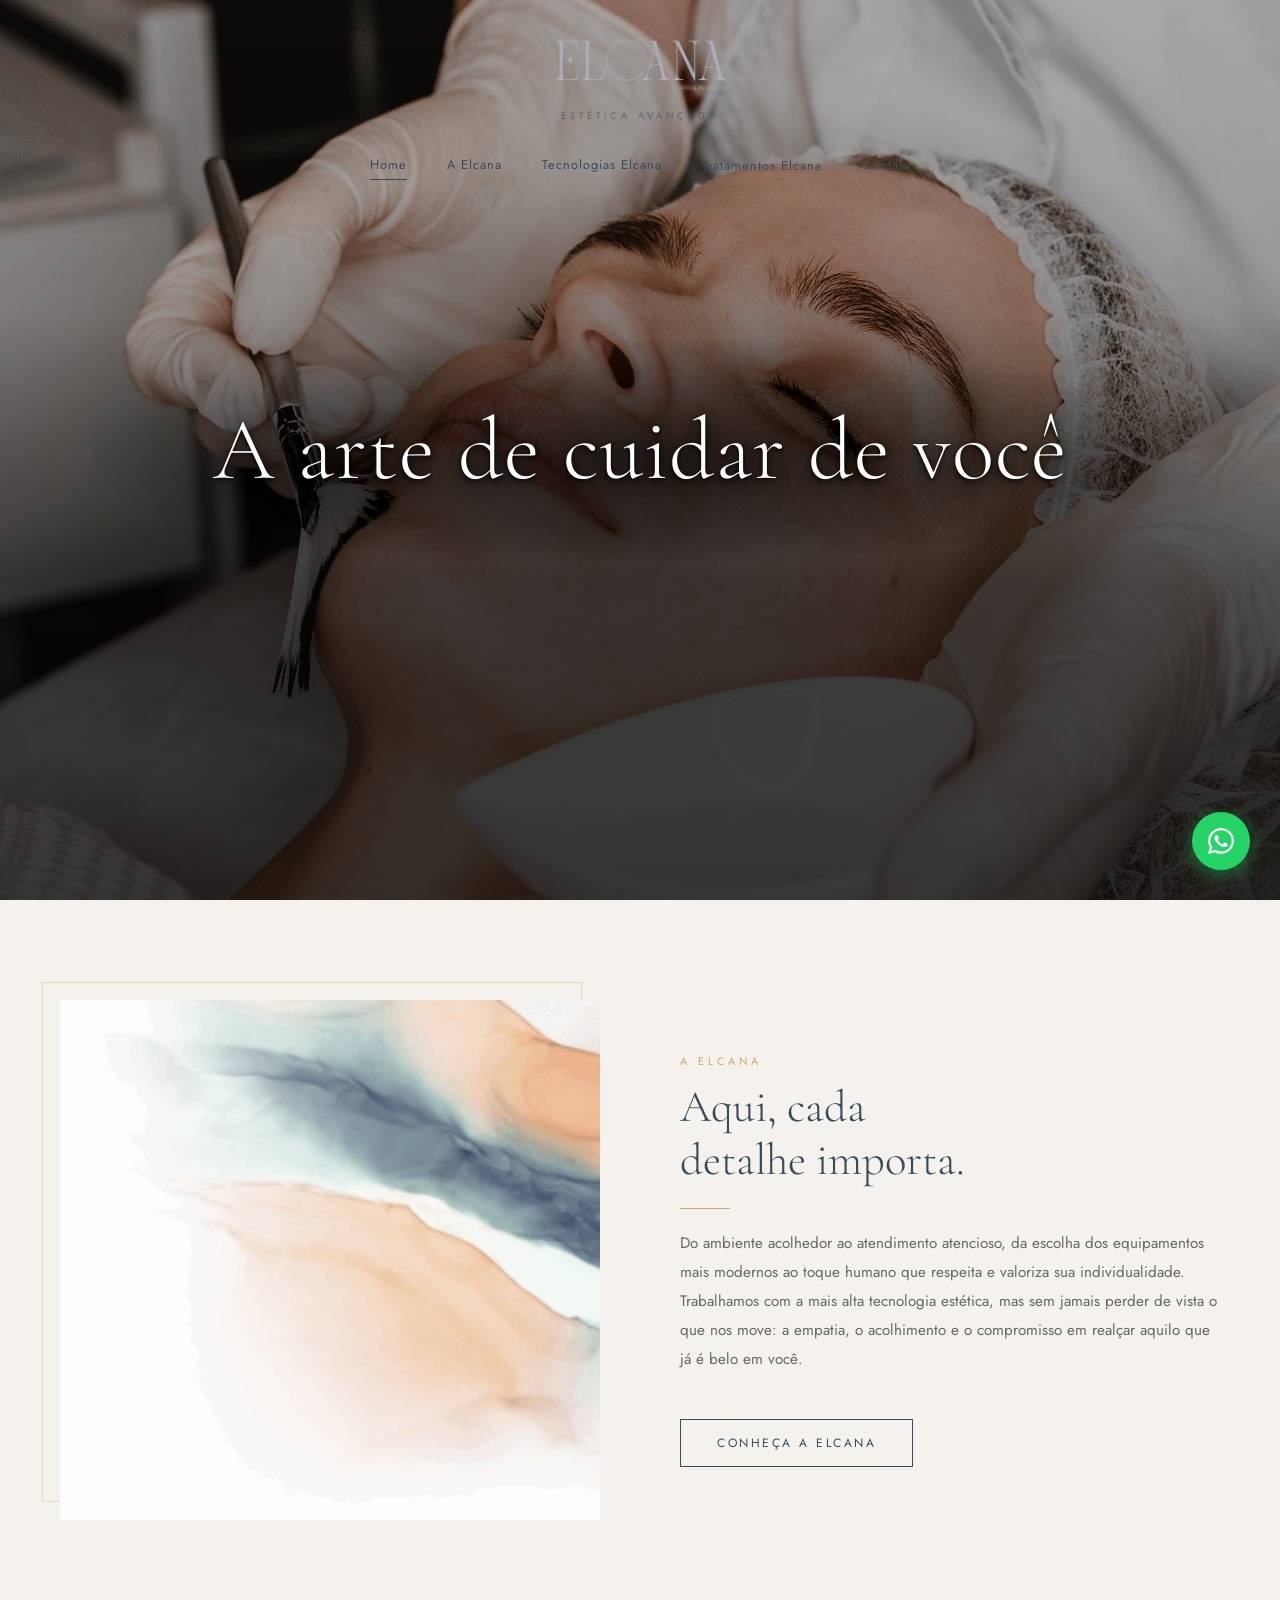
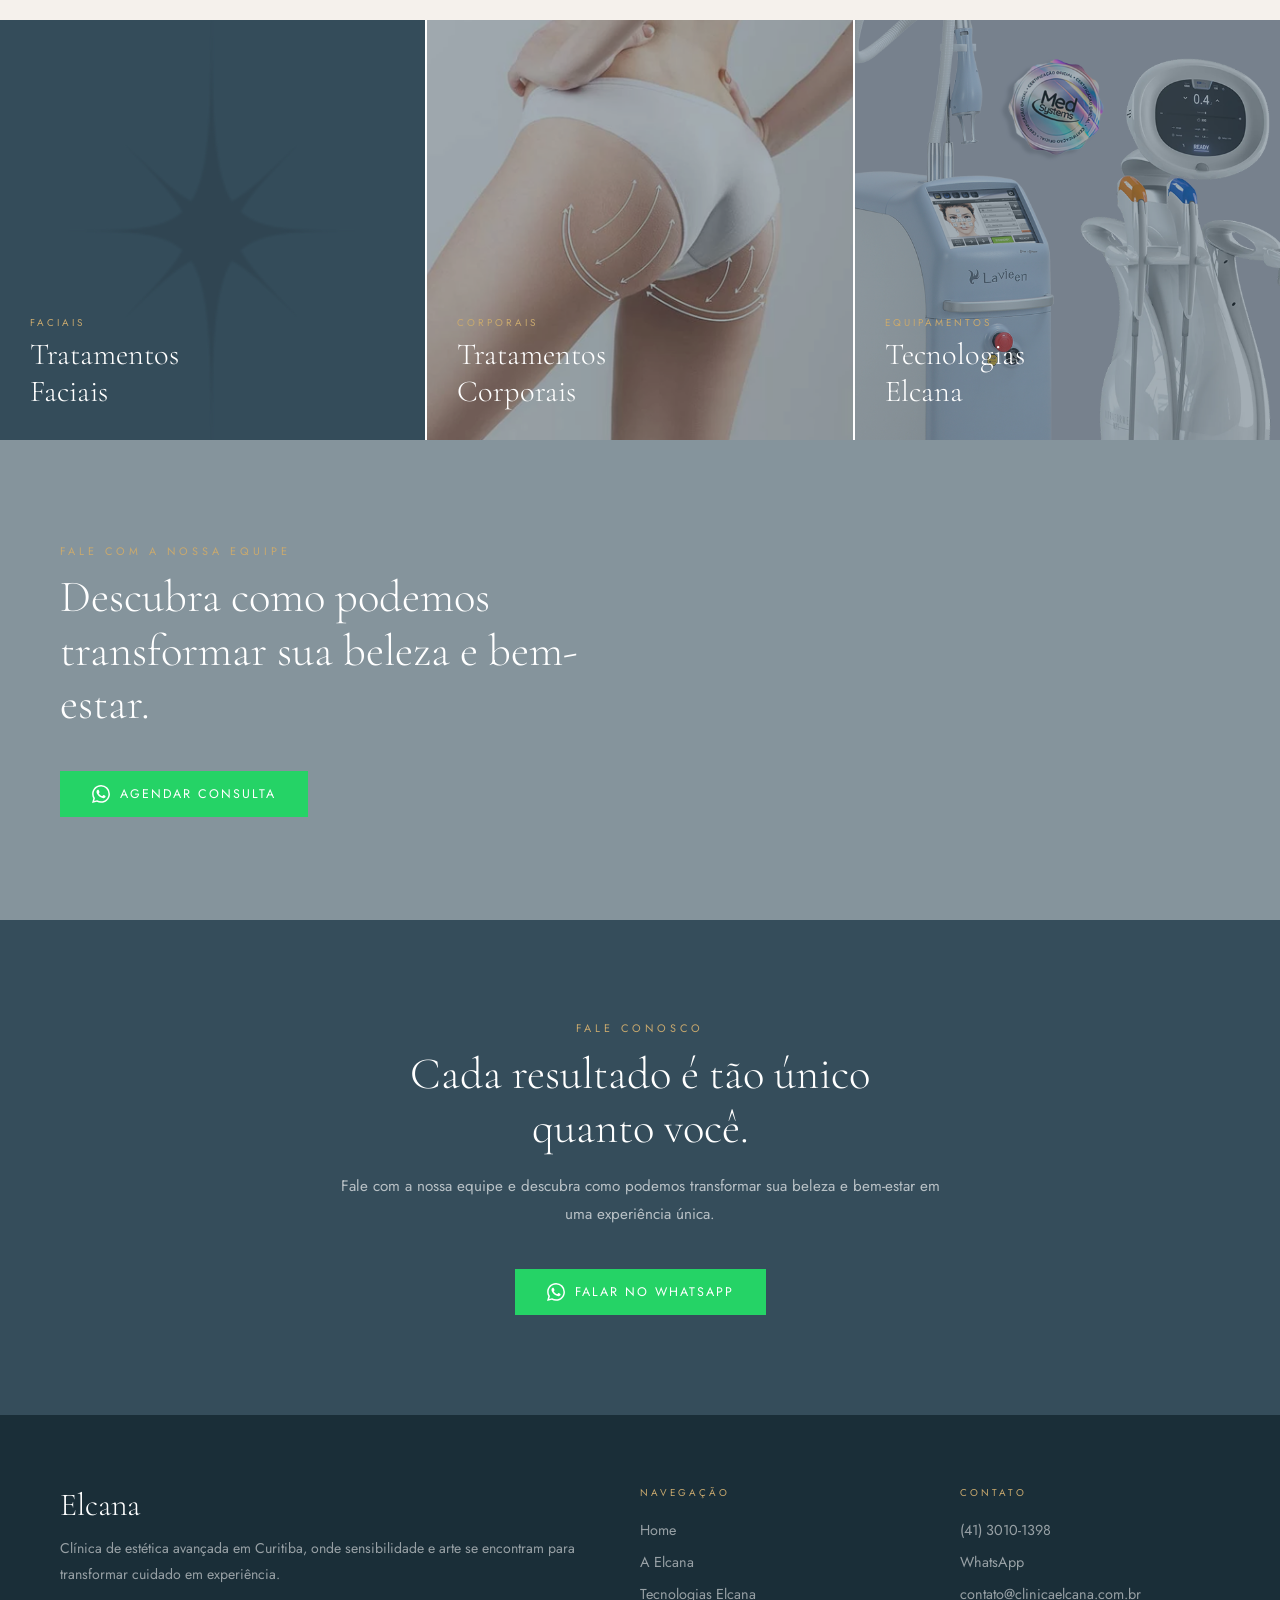
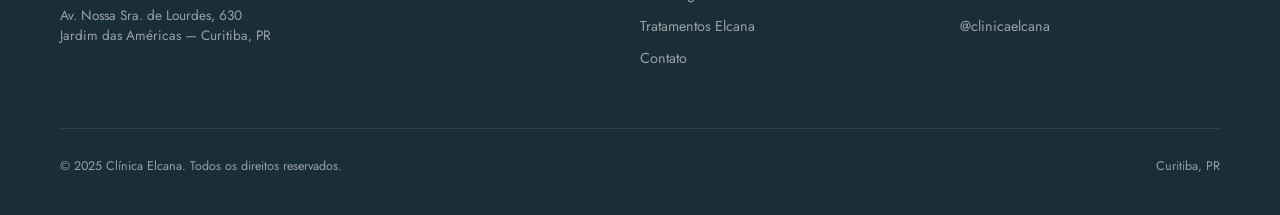
==== commit 7138e39f: "Admin: atualiza "Frase do Hero"" ====
--- a/index.html
+++ b/index.html
@@ -53,7 +53,7 @@
 <section class="hero">
   <div class="hero-bg"><img src="images/elcana_textura.png" alt="Clínica Elcana"></div>
   <div class="hero-overlay"></div>
-  <div class="hero-txt fi"><h1>A arte de cuidar de você.</h1></div>
+  <div class="hero-txt fi"><h1>A arte de cuidar de você</h1></div>
 </section>
 
 <section style="padding:100px 60px;background:var(--bege)">
@@ -63,7 +63,7 @@
     </div>
     <div class="fi">
       <span class="sec-tag">A Elcana</span>
-      <h2 class="sec-h2">Aqui, cada detalhe importa.</h2>
+      <h2 class="sec-h2">Aqui, cada<br>detalhe importa.</h2>
       <div class="linha"></div>
       <p class="sec-p">Do ambiente acolhedor ao atendimento atencioso, da escolha dos equipamentos mais modernos ao toque humano que respeita e valoriza sua individualidade. Trabalhamos com a mais alta tecnologia estética, mas sem jamais perder de vista o que nos move: a empatia, o acolhimento e o compromisso em realçar aquilo que já é belo em você.</p>
       <br><br>
@@ -94,7 +94,7 @@
     <span class="sec-tag">Fale com a nossa equipe</span>
     <h2 class="sec-h2">Descubra como podemos transformar sua beleza e bem-estar.</h2>
     <br>
-    <a href="https://wa.me/5541999538779" class="btnwa" target="_blank"><svg viewBox="0 0 24 24" fill="currentColor" width="18" height="18"><path d="M17.472 14.382c-.297-.149-1.758-.867-2.03-.967-.273-.099-.471-.148-.67.15-.197.297-.767.966-.94 1.164-.173.199-.347.223-.644.075-.297-.15-1.255-.463-2.39-1.475-.883-.788-1.48-1.761-1.653-2.059-.173-.297-.018-.458.13-.606.134-.133.298-.347.446-.52.149-.174.198-.298.298-.497.099-.198.05-.371-.025-.52-.075-.149-.669-1.612-.916-2.207-.242-.579-.487-.5-.669-.51-.173-.008-.371-.01-.57-.01-.198 0-.52.074-.792.372-.272.297-1.04 1.016-1.04 2.479 0 1.462 1.065 2.875 1.213 3.074.149.198 2.096 3.2 5.077 4.487.709.306 1.262.489 1.694.625.712.227 1.36.195 1.871.118.571-.085 1.758-.719 2.006-1.413.248-.694.248-1.289.173-1.413-.074-.124-.272-.198-.57-.347m-5.421 7.403h-.004a9.87 9.87 0 01-5.031-1.378l-.361-.214-3.741.982.998-3.648-.235-.374a9.86 9.86 0 01-1.51-5.26c.001-5.45 4.436-9.884 9.888-9.884 2.64 0 5.122 1.03 6.988 2.898a9.825 9.825 0 012.893 6.994c-.003 5.45-4.437 9.884-9.885 9.884m8.413-18.297A11.815 11.815 0 0012.05 0C5.495 0 .16 5.335.157 11.892c0 2.096.547 4.142 1.588 5.945L.057 24l6.305-1.654a11.882 11.882 0 005.683 1.448h.005c6.554 0 11.89-5.335 11.893-11.893a11.821 11.821 0 00-3.48-8.413z"/></svg>Falar no WhatsApp</a>
+    <a href="https://wa.me/5541999538779" class="btnwa" target="_blank"><svg viewBox="0 0 24 24" fill="currentColor" width="18" height="18"><path d="M17.472 14.382c-.297-.149-1.758-.867-2.03-.967-.273-.099-.471-.148-.67.15-.197.297-.767.966-.94 1.164-.173.199-.347.223-.644.075-.297-.15-1.255-.463-2.39-1.475-.883-.788-1.48-1.761-1.653-2.059-.173-.297-.018-.458.13-.606.134-.133.298-.347.446-.52.149-.174.198-.298.298-.497.099-.198.05-.371-.025-.52-.075-.149-.669-1.612-.916-2.207-.242-.579-.487-.5-.669-.51-.173-.008-.371-.01-.57-.01-.198 0-.52.074-.792.372-.272.297-1.04 1.016-1.04 2.479 0 1.462 1.065 2.875 1.213 3.074.149.198 2.096 3.2 5.077 4.487.709.306 1.262.489 1.694.625.712.227 1.36.195 1.871.118.571-.085 1.758-.719 2.006-1.413.248-.694.248-1.289.173-1.413-.074-.124-.272-.198-.57-.347m-5.421 7.403h-.004a9.87 9.87 0 01-5.031-1.378l-.361-.214-3.741.982.998-3.648-.235-.374a9.86 9.86 0 01-1.51-5.26c.001-5.45 4.436-9.884 9.888-9.884 2.64 0 5.122 1.03 6.988 2.898a9.825 9.825 0 012.893 6.994c-.003 5.45-4.437 9.884-9.885 9.884m8.413-18.297A11.815 11.815 0 0012.05 0C5.495 0 .16 5.335.157 11.892c0 2.096.547 4.142 1.588 5.945L.057 24l6.305-1.654a11.882 11.882 0 005.683 1.448h.005c6.554 0 11.89-5.335 11.893-11.893a11.821 11.821 0 00-3.48-8.413z"/></svg>Agendar Consulta</a>
   </div>
 </div>
 
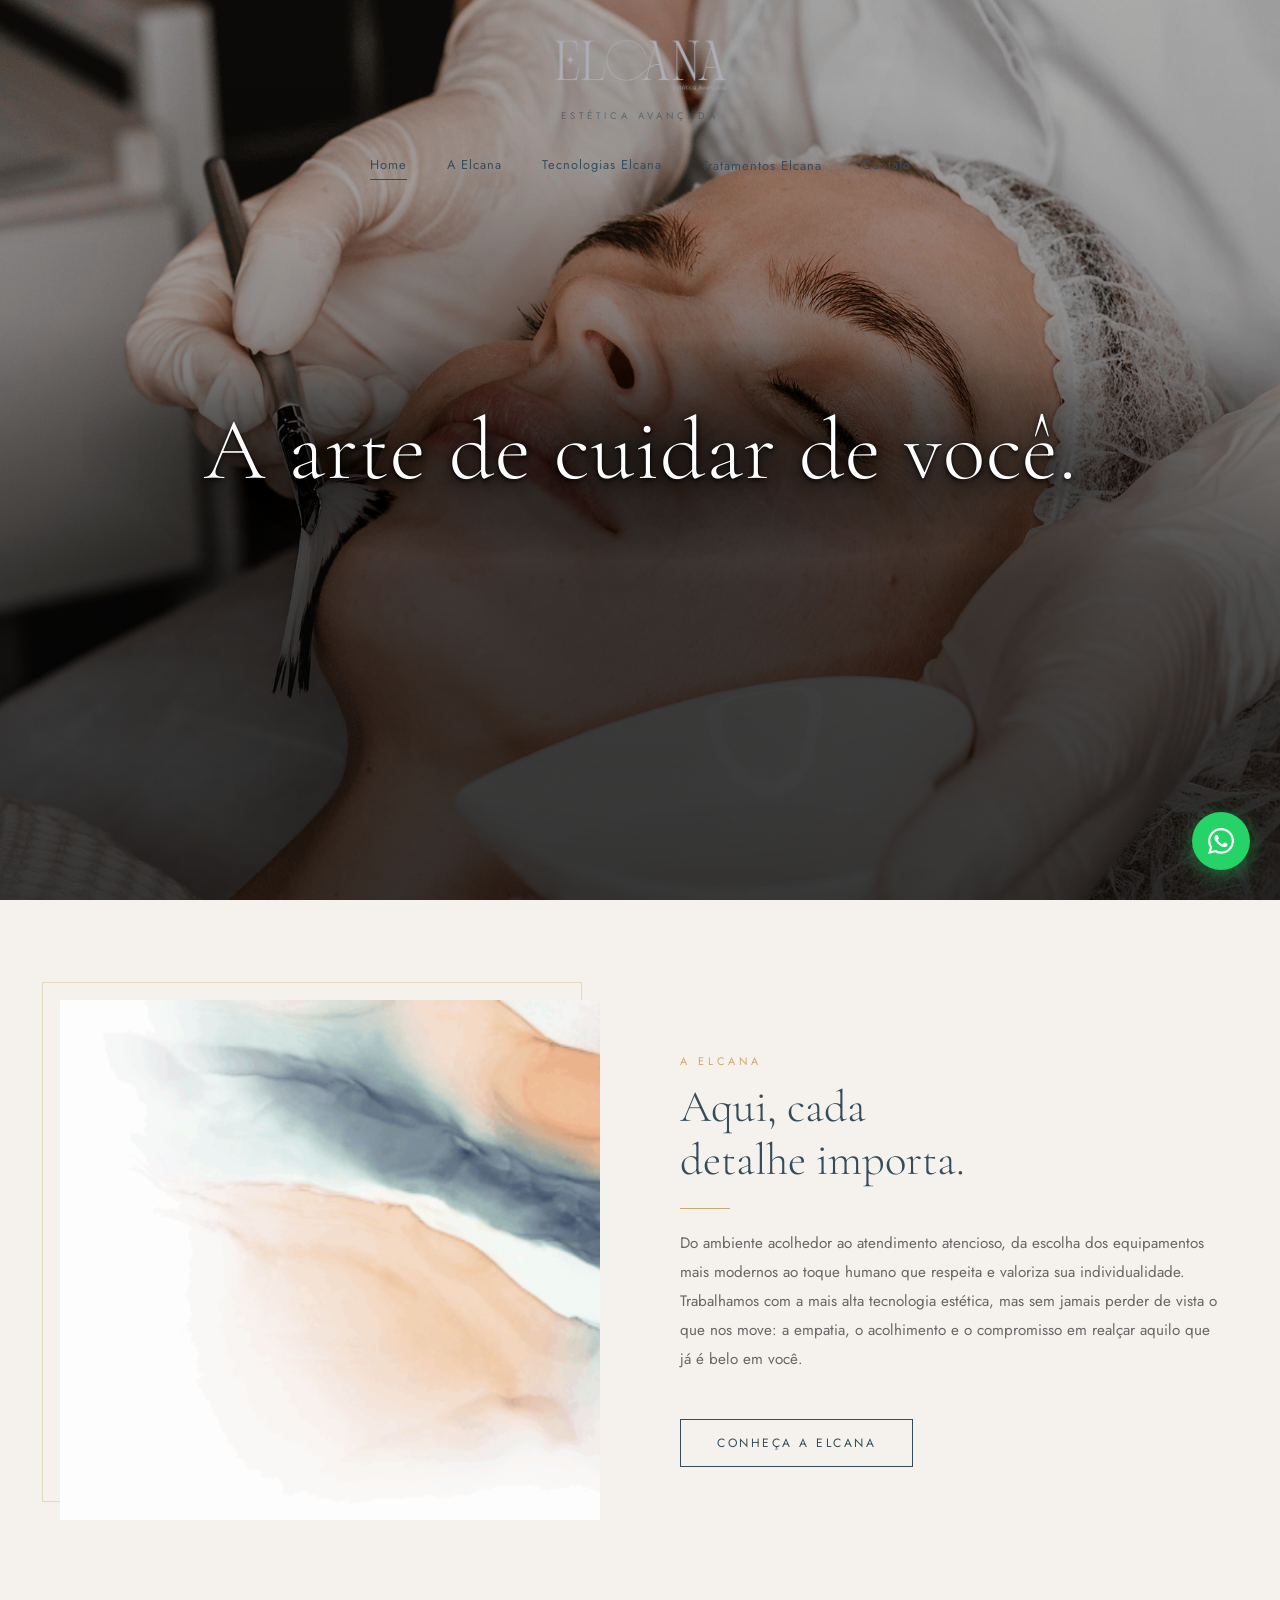
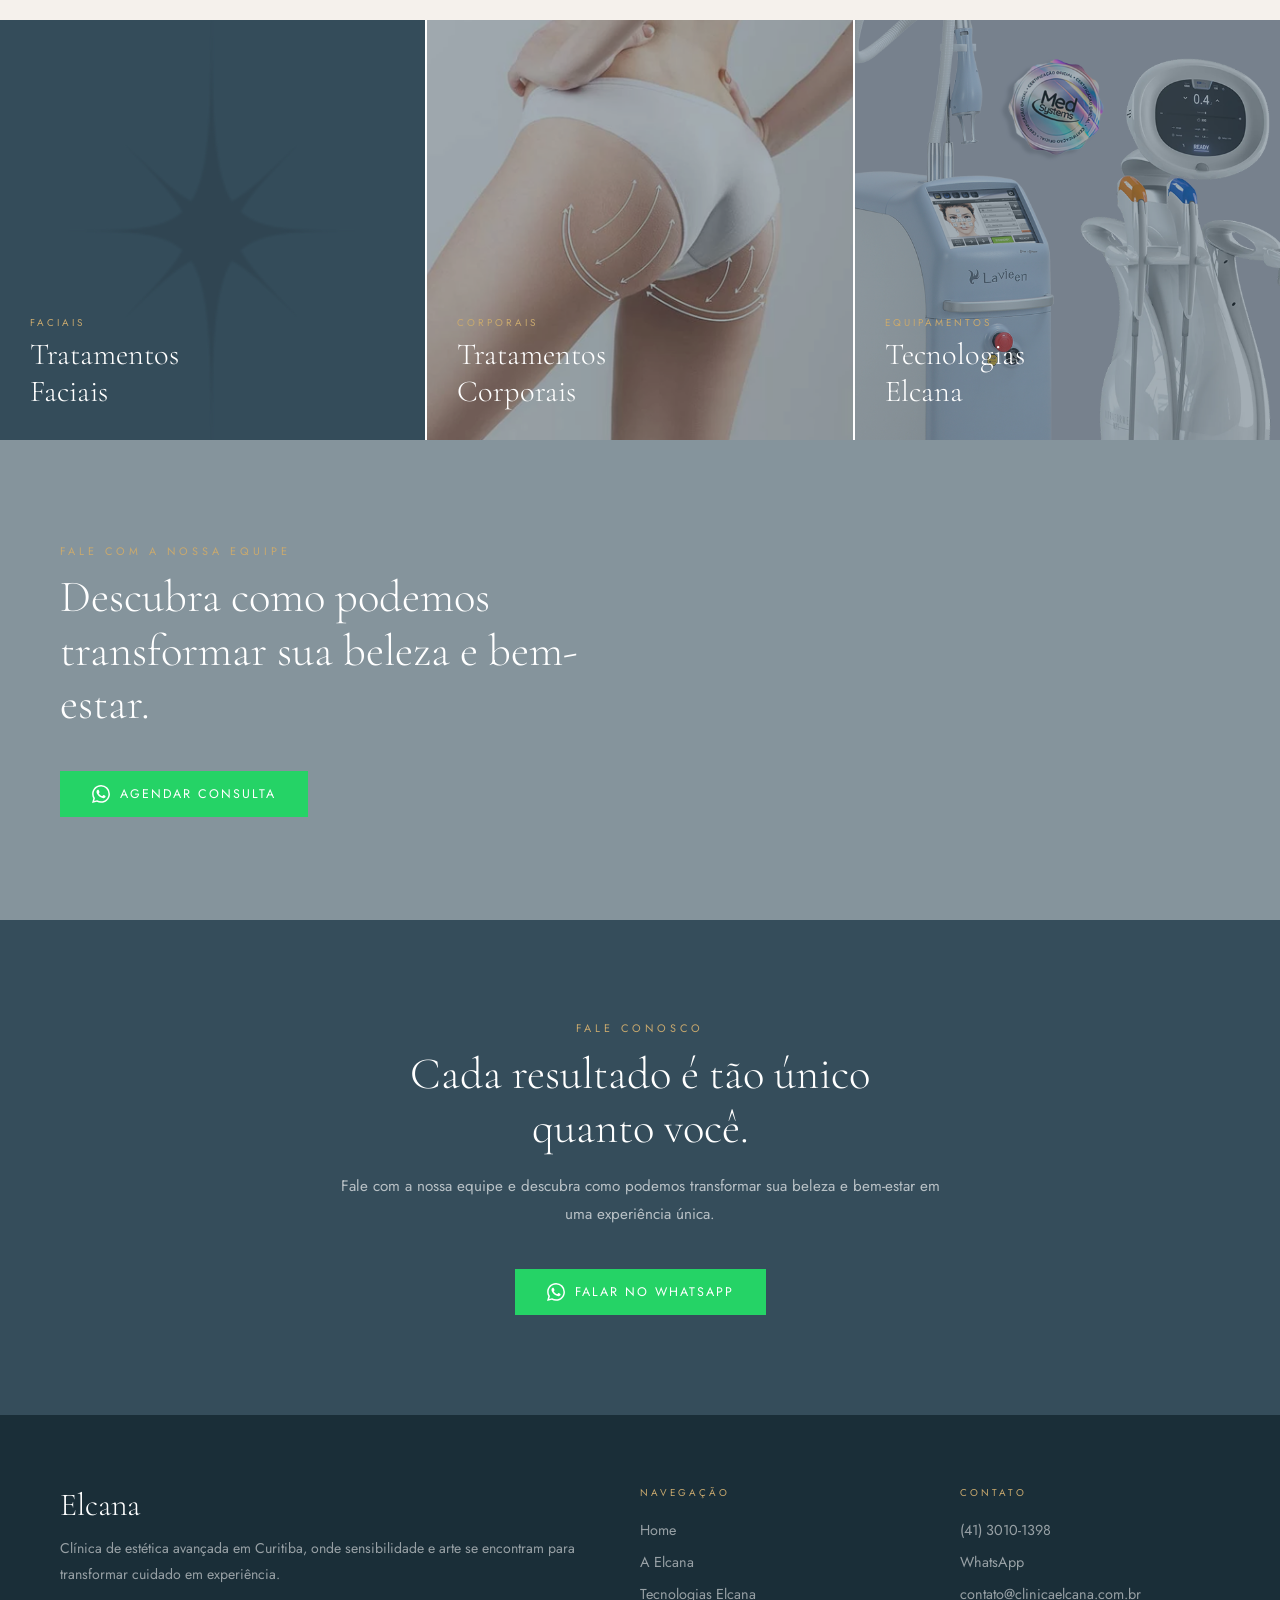
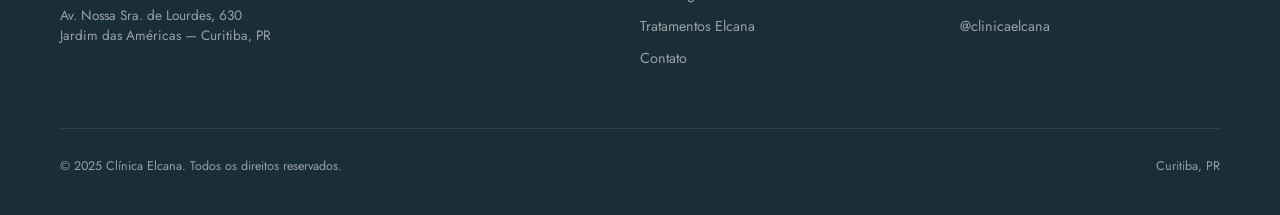
==== commit 4a1adea1: "Admin: atualiza "Frase do Hero"" ====
--- a/index.html
+++ b/index.html
@@ -53,7 +53,7 @@
 <section class="hero">
   <div class="hero-bg"><img src="images/elcana_textura.png" alt="Clínica Elcana"></div>
   <div class="hero-overlay"></div>
-  <div class="hero-txt fi"><h1>A arte de cuidar de você</h1></div>
+  <div class="hero-txt fi"><h1>A arte de cuidar de você.</h1></div>
 </section>
 
 <section style="padding:100px 60px;background:var(--bege)">
